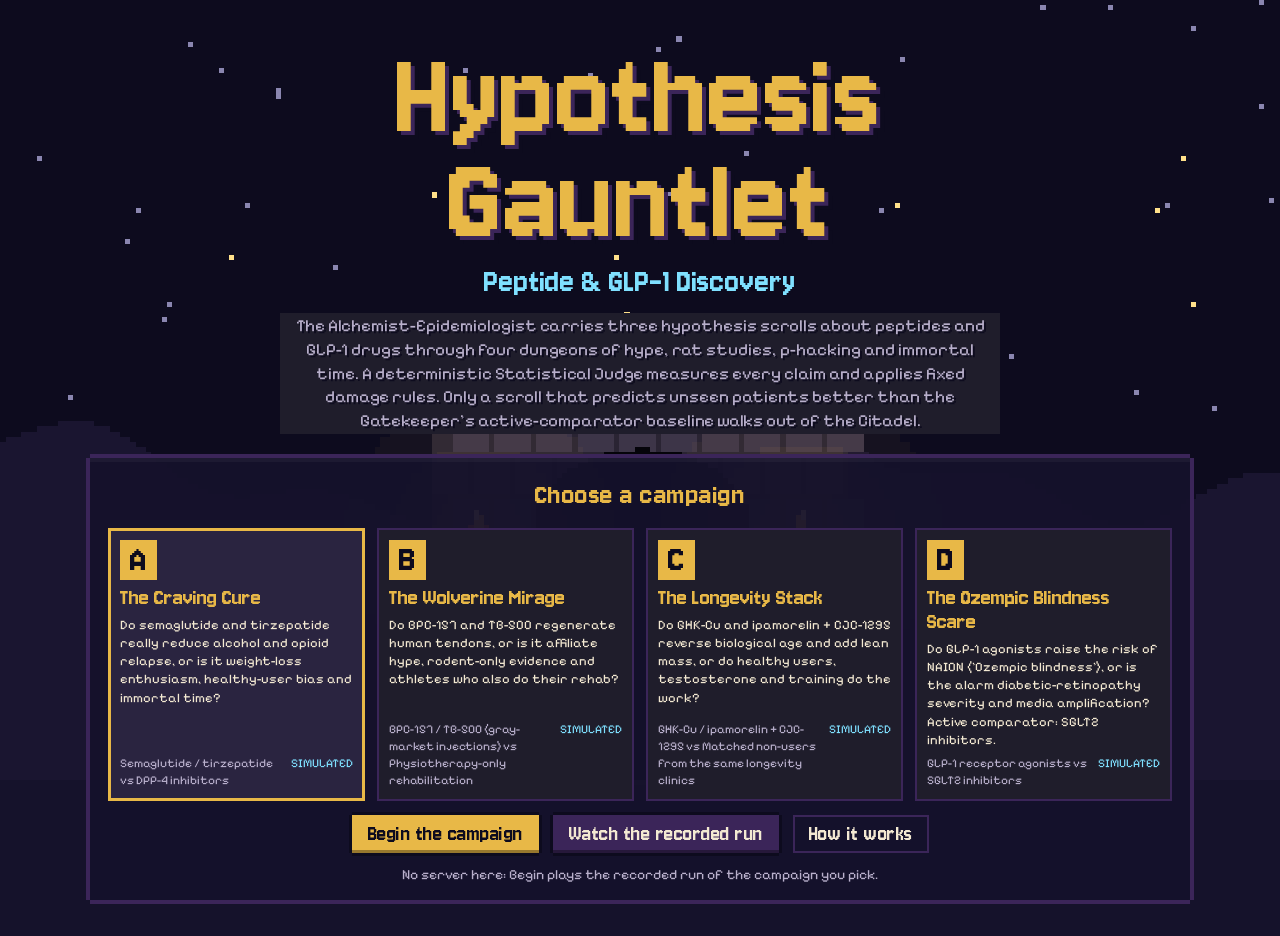
==== frontend/src/index.html @ f6bfd2f0 "Peptide & GLP-1 edition: one Alchemist hero, three scrolls, the Gatekeeper Skeptic Replaces the epid" ====
<!doctype html>
<html lang="en">
<head>
  <meta charset="utf-8">
  <meta name="viewport" content="width=device-width, initial-scale=1">
  <title>Hypothesis Gauntlet: Peptide & GLP-1</title>
  <link rel="preconnect" href="https://fonts.googleapis.com">
  <link href="https://fonts.googleapis.com/css2?family=Jersey+10&family=Pixelify+Sans:wght@400;600&display=swap" rel="stylesheet">
  <link rel="stylesheet" href="pep.css">
</head>
<body>
  <!-- Title: the campaign selector -->
  <section class="screen title" id="screen-title">
    <canvas class="pixel full" id="title-canvas" width="320" height="180" aria-hidden="true"></canvas>
    <div class="title-copy">
      <h1>Hypothesis<br>Gauntlet</h1>
      <p class="edition">Peptide &amp; GLP-1 Discovery</p>
      <p class="tag">The Alchemist-Epidemiologist carries three hypothesis scrolls about peptides and GLP-1 drugs
        through four dungeons of hype, rat studies, p-hacking and immortal time. A deterministic Statistical Judge measures
        every claim and applies fixed damage rules. Only a scroll that predicts unseen patients better than the
        Gatekeeper's active-comparator baseline walks out of the Citadel.</p>
    </div>
    <div class="selector frame">
      <h2>Choose a campaign</h2>
      <div class="cards" id="cards" role="radiogroup" aria-label="Campaign"></div>
      <div class="menu-row">
        <label class="llm-toggle" id="llm-wrap" hidden><input type="checkbox" id="llm"> Claude plays the Alchemist</label>
        <div class="menu-buttons">
          <button class="btn gold" id="begin">Begin the campaign</button>
          <button class="btn" id="demo">Watch the recorded run</button>
          <button class="btn ghost" id="how">How it works</button>
        </div>
      </div>
      <p class="who" id="who">Checking the server…</p>
    </div>
  </section>

  <!-- The game: split-brain layout -->
  <section class="screen game" id="screen-game" hidden>
    <div class="split">
      <div class="left">
        <nav class="nodes frame" aria-label="Progress">
          <ol id="nodes"></ol>
          <span class="sim-badge" title="A synthetic world with planted, known effects. Not real findings and not medical advice.">SIMULATED</span>
        </nav>

        <div class="stage frame">
          <canvas class="pixel" id="stage" width="320" height="180" aria-label="The battle stage"></canvas>
          <div class="hud" id="hud" hidden></div>
          <div class="enemy-plate" id="enemy-plate" hidden></div>
          <div class="gate-bubble" id="gate-bubble" role="status" hidden></div>
          <div class="banner" id="banner" hidden></div>
        </div>

        <ol class="party" id="party" aria-label="The Alchemist and the three scrolls"></ol>

        <section class="console frame" aria-label="Combat console">
          <div class="ticker" aria-live="polite">
            <p class="tick-line" id="tick-line">The Alchemist gathers three scrolls at the gate.</p>
            <p class="tick-explain" id="tick-explain"></p>
          </div>
          <div class="controls" role="group" aria-label="Playback">
            <button class="btn small" id="run" aria-pressed="true" title="Space">Pause</button>
            <button class="btn small speed" data-speed="1" aria-pressed="true">1×</button>
            <button class="btn small speed" data-speed="2" aria-pressed="false">2×</button>
            <button class="btn small speed" data-speed="4" aria-pressed="false">4×</button>
            <button class="btn small" id="step" title="Advance one ruling (pauses)">Step</button>
            <button class="btn small" id="skip" title="Play the rest of this level instantly">Skip level</button>
            <button class="btn small ghost" id="motion" aria-pressed="false" title="Turn off shaking, flashes and lunges">Reduce motion</button>
            <button class="btn small ghost" id="tutorial-btn">Tutorial</button>
            <button class="btn small ghost" id="exit" title="Stop this campaign and go back to the selector">Exit</button>
          </div>
        </section>
      </div>

      <div class="right">
        <section class="inspector frame" id="inspector" aria-label="Test Inspector">
          <header><h2>Test Inspector</h2><span id="insp-id" class="enc-id"></span></header>
          <div id="insp-body"><p class="muted">When the Judge runs a test, the test, its numbers, a chart of the data it
            used and the exact formula appear here. Click any ledger row to inspect it.</p></div>
        </section>
        <section class="ledger frame" aria-label="Evidence ledger">
          <header><h2>Evidence Ledger</h2><small id="ledger-count"></small></header>
          <div class="filters">
            <select id="f-agent" aria-label="Filter by scroll"><option value="">Everyone</option></select>
            <select id="f-level" aria-label="Filter by level"><option value="">All levels</option>
              <option value="1">I</option><option value="2">II</option><option value="3">III</option><option value="4">IV</option></select>
            <select id="f-kind" aria-label="Filter by kind"><option value="">Everything</option>
              <option value="judge">Judge rulings</option><option value="agent">Hero choices</option><option value="hp">HP changes</option></select>
            <input id="f-text" type="search" placeholder="Search" aria-label="Search the ledger">
          </div>
          <div class="table-wrap"><table id="ledger"><thead><tr><th>#</th><th>Lv</th><th>Who</th><th>What happened</th><th>HP</th></tr></thead><tbody></tbody></table></div>
        </section>
      </div>
    </div>
  </section>

  <!-- Endgame: the Alchemist's laboratory and the Research Decision Brief -->
  <section class="screen room" id="screen-room" hidden>
    <div class="room-scene">
      <canvas class="pixel" id="room-canvas" width="320" height="180" aria-label="The Alchemist's laboratory"></canvas>
      <div class="room-headline" id="room-headline"></div>
    </div>
    <article class="brief" id="brief"></article>
  </section>

  <dialog id="level-done" class="frame"></dialog>
  <dialog id="how-dlg" class="frame"></dialog>
  <dialog id="tutorial" class="frame"></dialog>

  <script src="pep-state.js"></script>
  <script src="sprites.js"></script>
  <script src="worlds.js"></script>
  <script src="pep-charts.js"></script>
  <script src="pep.js"></script>
  <script src="pep-brief.js"></script>
</body>
</html>
---- frontend/src/pep.css ----
:root {
  --navy: #0d0b1e;
  --ink: #15122b;
  --charcoal: #1f1d2b;
  --purple: #3b2559;
  --violet: #6b3fa0;
  --gold: #e8b847;
  --gold-lit: #ffe08a;
  --bone: #f3e9d2;
  --muted: #b9b0cc;
  --blood: #e0405f;
  --heal: #5fd67a;
  --cyan: #7fe0ff;
  --px: 4px;
}

* { box-sizing: border-box; }
html, body { height: 100%; }
body {
  margin: 0; background: var(--navy); color: var(--bone);
  font: 16px/1.4 "Pixelify Sans", system-ui, sans-serif;
  -webkit-font-smoothing: none;
}
h1, h2, h3 { font-family: "Jersey 10", "Pixelify Sans", sans-serif; font-weight: 400; margin: 0; letter-spacing: .5px; }
button, input { font: inherit; color: inherit; }
[hidden] { display: none !important; }
.pixel { image-rendering: pixelated; image-rendering: crisp-edges; display: block; }

/* notched pixel frame: hard shadows leave the corners cut out */
.frame {
  --edge: var(--purple);
  background: var(--ink);
  box-shadow: 0 calc(-1 * var(--px)) 0 0 var(--edge), 0 var(--px) 0 0 var(--edge),
              calc(-1 * var(--px)) 0 0 0 var(--edge), var(--px) 0 0 0 var(--edge),
              inset 0 var(--px) 0 0 rgba(255, 255, 255, .04);
}

.btn {
  border: 0; border-radius: 0; cursor: pointer; padding: 8px 16px; background: var(--purple); color: var(--bone);
  font: 22px/1 "Jersey 10", sans-serif; letter-spacing: .5px;
  box-shadow: 0 -3px 0 0 var(--navy), 0 3px 0 0 var(--navy), -3px 0 0 0 var(--navy), 3px 0 0 0 var(--navy),
              inset 0 -3px 0 0 rgba(0, 0, 0, .35);
}
.btn:hover { background: var(--violet); }
.btn:active { transform: translateY(2px); }
.btn.gold { background: var(--gold); color: var(--navy); }
.btn.gold:hover { background: var(--gold-lit); }
.btn.ghost { background: transparent; box-shadow: inset 0 0 0 2px var(--purple); }
.btn.small { font-size: 18px; padding: 4px 10px; }
.btn[aria-pressed="true"] { background: var(--gold); color: var(--navy); }
.btn:disabled { opacity: .55; cursor: default; transform: none; }
:focus-visible { outline: 3px solid var(--gold); outline-offset: 3px; }

.muted { color: var(--muted); }
.small { font-size: 13px; }
code, pre { font: 13px/1.45 ui-monospace, "SFMono-Regular", Menlo, monospace; }

/* ---------- title: the protocol selector ---------- */
.screen { min-height: 100vh; position: relative; }
.title { overflow: hidden; display: flex; flex-direction: column; align-items: center; gap: 24px; padding: 5vh 16px 4vh; }
.full { position: absolute; inset: 0; width: 100%; height: 100%; object-fit: cover; z-index: 0; }
.title-copy, .selector { position: relative; z-index: 1; text-align: center; }
.title-copy h1 {
  font-size: clamp(52px, 10vw, 128px); line-height: .82; color: var(--gold);
  text-shadow: var(--px) var(--px) 0 var(--purple), calc(2 * var(--px)) calc(2 * var(--px)) 0 var(--navy);
}
.edition { font: clamp(22px, 3vw, 34px)/1 "Jersey 10", sans-serif; color: var(--cyan); margin: 10px 0 0; text-shadow: 2px 2px 0 var(--navy); }
.title-copy .tag { max-width: 720px; margin: 14px auto 0; text-shadow: 2px 2px 0 var(--navy); font-size: clamp(14px, 1.7vw, 17px); }
.selector { padding: 16px 18px; max-width: 1100px; width: 100%; background: rgba(21, 18, 43, .94); }
.selector h2 { font-size: 30px; color: var(--gold); margin-bottom: 12px; }
.cards { display: grid; grid-template-columns: repeat(4, minmax(0, 1fr)); gap: 12px; text-align: left; }
.card {
  display: flex; flex-direction: column; gap: 6px; border: 0; cursor: pointer; padding: 12px; background: var(--charcoal);
  box-shadow: inset 0 0 0 2px var(--purple); font: inherit; color: var(--bone); text-align: left;
}
.card:hover { box-shadow: inset 0 0 0 2px var(--violet); }
.card[aria-checked="true"] { box-shadow: inset 0 0 0 3px var(--gold); background: #2a2440; }
.card-letter { font: 40px/1 "Jersey 10", sans-serif; color: var(--navy); background: var(--gold); align-self: flex-start; padding: 0 10px; }
.card strong { font: 24px/1 "Jersey 10", sans-serif; color: var(--gold); }
.card-q { font-size: 13px; color: var(--bone); flex: 1; }
.card-meta { font-size: 12px; color: var(--muted); display: flex; justify-content: space-between; gap: 6px; }
.card-meta em { font-style: normal; color: var(--cyan); }
.menu-row { display: flex; align-items: center; justify-content: center; gap: 16px; flex-wrap: wrap; margin-top: 14px; }
.menu-buttons { display: flex; gap: 14px; justify-content: center; flex-wrap: wrap; }
.llm-toggle { display: flex; gap: 8px; align-items: center; }
.who { margin: 12px 0 0; font-size: 14px; color: var(--muted); }

/* ---------- split-brain game layout ---------- */
.game { padding: 12px 16px 20px; }
.split { display: grid; grid-template-columns: minmax(0, 3fr) minmax(0, 2fr); gap: 16px; max-width: 1600px; margin: 0 auto; align-items: start; }
.left, .right { display: grid; gap: 12px; min-width: 0; }
.right { position: sticky; top: 12px; max-height: calc(100vh - 24px); grid-template-rows: auto minmax(0, 1fr); }

.nodes { display: flex; align-items: center; gap: 10px; padding: 8px 12px; }
.nodes ol { display: flex; align-items: center; gap: 6px; list-style: none; margin: 0; padding: 0; flex: 1; flex-wrap: wrap; }
.nodes li { display: flex; align-items: center; gap: 6px; color: var(--muted); font-size: 13px; }
.nodes li b { font: 22px/1 "Jersey 10", sans-serif; padding: 2px 8px; background: var(--charcoal); color: var(--muted); }
.nodes li.done b { background: var(--purple); color: var(--gold); }
.nodes li.current b { background: var(--gold); color: var(--navy); }
.nodes li.current { color: var(--bone); }
.nodes li.arrow { color: var(--purple); }
.nodes li:not(.current):not(.arrow) span { display: none; }
.sim-badge { font: 18px/1 "Jersey 10", sans-serif; color: var(--navy); background: var(--cyan); padding: 3px 8px; letter-spacing: 1px; }

.stage { position: relative; padding: 0; overflow: hidden; --edge: var(--gold); }
#stage { width: 100%; height: auto; aspect-ratio: 16 / 9; background: #000; }
.enemy-plate { position: absolute; right: 10px; top: 10px; max-width: 46%; text-align: right; padding: 6px 10px; background: rgba(13, 11, 30, .85); box-shadow: 0 0 0 2px var(--blood); }
.enemy-plate strong { font: 24px/1 "Jersey 10", sans-serif; color: #ff9aa8; }
.enemy-plate em { font: 16px/1 "Jersey 10", sans-serif; font-style: normal; color: var(--navy); background: var(--blood); padding: 0 5px; margin-left: 4px; }
.enemy-plate small { display: block; font-size: 12px; color: var(--muted); margin-top: 2px; }
.hud { position: absolute; left: 8px; top: 8px; display: flex; gap: 6px; align-items: center; width: min(34%, 230px); padding: 5px 8px;
  background: rgba(13, 11, 30, .85); box-shadow: 0 0 0 2px var(--gold); }
.hud img { image-rendering: pixelated; flex: none; background: var(--charcoal); }
.hud > div { min-width: 0; flex: 1; }
.hud strong { display: block; font: 17px/1 "Jersey 10", sans-serif; color: var(--gold); white-space: nowrap; overflow: hidden; text-overflow: ellipsis; }
.hud .hp { height: 12px; margin: 3px 0 2px; } .hud .hp span { font-size: 12px; line-height: 12px; }
.hud small { font-size: 11px; color: var(--muted); }
.hud.fallen { filter: grayscale(1); opacity: .7; }
.gate-bubble { position: absolute; right: 10px; top: 10px; max-width: 54%; padding: 7px 11px; background: #e8e6f2; color: #1d2433;
  font-size: 14px; line-height: 1.3; box-shadow: 0 0 0 2px #6a6880, 4px 4px 0 rgba(13, 11, 30, .6); animation: drop .25s steps(4) both; }
.gate-bubble small { display: block; font: 15px/1 "Jersey 10", sans-serif; color: #4a4860; letter-spacing: .5px; margin-bottom: 3px; }
.gate-bubble::after { content: ""; position: absolute; right: 28px; bottom: -10px; border: 6px solid transparent; border-top: 6px solid #e8e6f2; border-bottom: 0; }
.banner {
  position: absolute; left: 50%; top: 38%; translate: -50% 0; text-align: center; padding: 10px 18px;
  background: rgba(13, 11, 30, .92); box-shadow: 0 0 0 3px var(--gold); max-width: 80%;
  animation: drop .3s steps(5) both;
}
.banner strong { display: block; font: clamp(24px, 3.4vw, 44px)/1 "Jersey 10", sans-serif; color: var(--gold); }
.banner small { display: block; margin-top: 4px; font-size: 13px; color: var(--bone); }
@keyframes drop { from { transform: translateY(-16px); opacity: 0; } }

.party { list-style: none; margin: 0; padding: 0; display: grid; grid-template-columns: repeat(4, minmax(0, 1fr)); gap: 10px; }
.pcard { display: flex; gap: 8px; padding: 8px; background: var(--ink); box-shadow: inset 0 0 0 2px var(--purple); min-width: 0; }
.pcard img { image-rendering: pixelated; flex: none; background: var(--charcoal); }
.pcard.fallen { opacity: .5; filter: grayscale(1); }
.pcard.hero-card { box-shadow: inset 0 0 0 2px #2b6f78; }
.pcard.a-HYPE { box-shadow: inset 3px 0 0 #ff4ad8, inset 0 0 0 2px var(--purple); }
.pcard.a-PIONEER { box-shadow: inset 3px 0 0 #1fbfbf, inset 0 0 0 2px var(--purple); }
.pcard.a-PREPRINT { box-shadow: inset 3px 0 0 #ff8a3a, inset 0 0 0 2px var(--purple); }
.pcard.fighting { box-shadow: inset 0 0 0 2px var(--gold); }
.pinfo { min-width: 0; flex: 1; }
.pinfo strong { font: 22px/1 "Jersey 10", sans-serif; color: var(--gold); }
.pinfo small { color: var(--muted); font-size: 11px; display: block; white-space: nowrap; overflow: hidden; text-overflow: ellipsis; }
.hp { position: relative; height: 16px; background: var(--navy); margin: 4px 0; }
.hp i { position: absolute; inset: 0 auto 0 0; background: var(--heal); transition: width .4s steps(6); }
.hp span { position: relative; display: block; font: 15px/16px "Jersey 10", sans-serif; padding-left: 5px; color: var(--bone); text-shadow: 1px 1px 0 var(--navy); }
.meta { display: flex; flex-wrap: wrap; gap: 4px; font-size: 12px; align-items: center; }
.meta > span:first-child { color: var(--gold); }
.cast, .buffs span { font-size: 10px; padding: 1px 4px; background: var(--purple); color: var(--bone); }
.buffs { display: flex; flex-wrap: wrap; gap: 3px; margin-top: 4px; }
.buffs span { background: #1f3a4a; color: var(--cyan); }
.verdict { font: 14px/1 "Jersey 10", sans-serif; padding: 2px 5px; background: var(--charcoal); letter-spacing: .5px; white-space: nowrap; }
.v-VALIDATED { background: var(--heal); color: var(--navy); }
.v-NOTBETTER { background: #c08a1a; color: var(--navy); }
.v-BASELINE { background: #6a6880; color: var(--bone); }
.v-SHATTERED { background: var(--blood); color: var(--bone); }

.console { display: grid; gap: 8px; padding: 10px 12px; }
.ticker { min-height: 64px; }
.tick-line { margin: 0; font-size: 17px; }
.tick-line::after { content: "▌"; color: var(--gold); animation: blink 1s steps(2) infinite; }
@keyframes blink { 50% { opacity: 0; } }
.tick-explain { margin: 4px 0 0; color: var(--muted); font-size: 14px; }
.controls { display: flex; gap: 8px; flex-wrap: wrap; }

/* ---------- Test Inspector ---------- */
.inspector, .ledger { padding: 10px 12px; min-height: 0; }
.inspector { overflow: auto; max-height: 62vh; }
.inspector header, .ledger header { display: flex; align-items: baseline; justify-content: space-between; gap: 8px; margin-bottom: 6px; }
.inspector h2, .ledger h2 { font-size: 26px; color: var(--gold); }
.enc-id { font: 18px/1 "Jersey 10", sans-serif; color: var(--cyan); }
.insp-head { font-size: 15px; margin-bottom: 6px; }
.insp-head strong { color: var(--gold); }
.tag { font-size: 11px; background: var(--charcoal); color: var(--muted); padding: 1px 5px; margin-left: 4px; }
dl.insp { display: grid; grid-template-columns: 110px minmax(0, 1fr); gap: 4px 10px; margin: 0 0 8px; font-size: 14px; }
dl.insp dt { color: var(--muted); }
dl.insp dd { margin: 0; }
dl.insp code { color: var(--gold-lit); word-break: break-word; }
.fig { margin: 6px 0; }
.fig figcaption { font-size: 12px; color: var(--muted); margin-bottom: 2px; }
.chart { width: 100%; height: auto; display: block; background: rgba(0, 0, 0, .25); }
.chart .grid { stroke: rgba(255, 255, 255, .08); }
.chart .tick { fill: var(--muted); font: 10px "Pixelify Sans", sans-serif; }
.chart .line { fill: none; stroke-width: 1.6; }
.s-organic, .s-original, .s-human { fill: #5fd67a; background: #5fd67a; }
.s-affiliate { fill: #ff4ad8; background: #ff4ad8; }
.s-repost { fill: #9a7aff; background: #9a7aff; }
.s-rodent { fill: #d8d4e4; background: #d8d4e4; }
.s-in-vitro { fill: #7fe0ff; background: #7fe0ff; }
.s-observed { fill: #f3e9d2; background: #f3e9d2; }
.s-scroll { fill: #e8b847; background: #e8b847; }
.s-baseline { fill: #9a96a8; background: #9a96a8; }
.chart .ref { stroke: var(--bone); stroke-dasharray: 3 2; opacity: .7; }
.chart .ci { stroke: var(--cyan); stroke-width: 2; }
.chart .est { fill: var(--gold); }
.chart .val { fill: var(--bone); }
.legend { display: flex; flex-wrap: wrap; gap: 4px 12px; font-size: 11px; color: var(--muted); margin-top: 3px; }
.sw { display: inline-block; width: 10px; height: 8px; margin-right: 4px; vertical-align: middle; }
.chart .bar { fill: #e8b847; } .chart .bar-neg { fill: #7fe0ff; }
table.nums { border-collapse: collapse; font-size: 12px; margin: 6px 0; }
table.nums th { text-align: left; color: var(--muted); font-weight: 400; padding: 1px 10px 1px 0; }
.clamp { display: grid; gap: 2px; padding: 8px 10px; margin: 8px 0; background: var(--navy); font-size: 13px; box-shadow: inset 0 0 0 2px var(--purple); }
.clamp strong { font: 22px/1 "Jersey 10", sans-serif; }
.neg { color: #ff6b7d; } .pos { color: var(--heal); }
details summary { cursor: pointer; color: var(--cyan); font-size: 13px; }
details pre { max-height: 240px; overflow: auto; background: var(--navy); padding: 8px; margin: 6px 0 0; white-space: pre-wrap; word-break: break-word; }
.pin { font-size: 12px; color: var(--muted); margin: 0 0 6px; }
.linkbtn { border: 0; background: none; color: var(--cyan); text-decoration: underline; cursor: pointer; padding: 0; font: inherit; }

/* ---------- ledger ---------- */
.ledger { display: grid; grid-template-rows: auto auto minmax(0, 1fr); }
.filters { display: flex; gap: 6px; flex-wrap: wrap; margin-bottom: 6px; }
.filters select, .filters input { background: var(--navy); color: var(--bone); border: 0; box-shadow: inset 0 0 0 2px var(--purple); padding: 4px 6px; font-size: 13px; }
.filters input { flex: 1; min-width: 100px; }
.table-wrap { overflow: auto; min-height: 120px; max-height: 40vh; }
#ledger { width: 100%; border-collapse: collapse; font-size: 12px; }
#ledger th { position: sticky; top: 0; background: var(--ink); text-align: left; color: var(--gold); font: 16px/1 "Jersey 10", sans-serif; padding: 4px; }
#ledger td { padding: 3px 4px; border-top: 1px solid rgba(255, 255, 255, .06); vertical-align: top; }
#ledger td:nth-child(-n+3) { white-space: nowrap; color: var(--muted); }
#ledger tbody tr { cursor: pointer; }
#ledger tbody tr:hover { background: rgba(255, 255, 255, .05); }
#ledger tr.k-level_start td, #ledger tr.k-level_complete td { color: var(--gold); }
#ledger tr.k-fall td { color: #ff6b7d; }
#ledger tr.hl { background: rgba(232, 184, 71, .25); }

/* ---------- dialogs ---------- */
dialog { border: 0; color: var(--bone); padding: 18px 22px; max-width: min(900px, calc(100vw - 32px)); max-height: calc(100vh - 40px); overflow: auto; --edge: var(--gold); }
dialog::backdrop { background: rgba(5, 4, 12, .72); }
dialog h2 { font-size: clamp(34px, 5vw, 56px); line-height: .9; color: var(--gold); text-align: center; text-shadow: 3px 3px 0 var(--purple); }
dialog h3 { font-size: 26px; color: var(--gold); margin: 12px 0 6px; }
dialog .sub { text-align: center; color: var(--muted); margin: 6px 0 10px; }
dialog table { width: 100%; border-collapse: collapse; font-size: 13px; }
dialog th { font: 17px/1 "Jersey 10", sans-serif; color: var(--gold); text-align: left; padding: 6px; border-bottom: 2px solid var(--purple); }
dialog td { padding: 5px 6px; border-bottom: 1px solid rgba(255, 255, 255, .06); vertical-align: top; }
dialog tr.fallen td { opacity: .55; }
.most { margin: 10px 0 0; text-align: center; }
.dlg-buttons { display: flex; justify-content: center; gap: 12px; margin-top: 14px; }

/* ---------- endgame: the bright Situation Room and the brief ---------- */
.room { background: #f6f3ec; color: #1d2433; padding: 0 0 40px; }
.room-scene { position: relative; max-width: 1100px; margin: 0 auto; }
#room-canvas { width: 100%; height: auto; aspect-ratio: 16 / 9; }
.room-headline { position: relative; margin: -10px auto 0; width: min(calc(100% - 32px), 860px); text-align: center; padding: 10px 16px;
  background: rgba(255, 255, 255, .92); box-shadow: 0 0 0 3px #1d2433, 0 6px 0 0 rgba(29, 36, 51, .2); }
.room-headline h2 { font-size: clamp(20px, 3vw, 36px); line-height: 1.05; color: #1d2433; }
.room-headline .sim, .disclaimer { font: 16px/1 "Jersey 10", sans-serif; letter-spacing: 1px; }
.room-headline .sim { background: #1f8a8a; color: #fff; padding: 2px 8px; }
.brief { max-width: 1000px; margin: 18px auto 0; padding: 0 16px; font: 15px/1.5 system-ui, -apple-system, "Segoe UI", sans-serif; -webkit-font-smoothing: auto; }
.brief h2, .brief h3 { color: #1d2433; }
.brief h3 { font-size: 28px; margin: 22px 0 6px; }
.disclaimer { background: #fff3c4; color: #5a4300; padding: 8px 12px; box-shadow: inset 0 0 0 2px #e8b847; margin: 0 0 14px; font-size: 18px; line-height: 1.2; }
.brief-head small { color: #5a6478; font-size: 13px; text-transform: uppercase; letter-spacing: .08em; }
.brief-head h2 { font-size: clamp(34px, 5vw, 52px); line-height: 1; }
.brief-head .q { color: #3a4458; margin: 6px 0 0; }
.decision { margin: 16px 0; padding: 14px 16px; background: #fff; box-shadow: inset 6px 0 0 #2f9a5a, 0 0 0 1px #d8d2c4; }
.decision.hold { box-shadow: inset 6px 0 0 #c08a1a, 0 0 0 1px #d8d2c4; }
.decision small { text-transform: uppercase; letter-spacing: .08em; color: #5a6478; font-size: 12px; }
.decision h3 { margin: 2px 0 6px; font-size: 32px; color: #1d6a3e; }
.decision.hold h3 { color: #8a5a00; }
.decision p { margin: 0; }
.champ-card { display: flex; gap: 14px; align-items: flex-start; padding: 12px 14px; background: #fffaf0; box-shadow: 0 0 0 2px #e8b847; }
.champ-card.hold { box-shadow: 0 0 0 2px #b9b0cc; background: #fff; }
.champ-card img { image-rendering: pixelated; background: #1d2433; flex: none; }
.champ-card small { text-transform: uppercase; letter-spacing: .08em; color: #8a6a1a; font-size: 12px; }
.champ-card strong { display: block; font-size: 18px; }
.champ-card p { margin: 4px 0 0; }
.brief .muted { color: #5a6478; }
.evidence { margin: 0; padding-left: 20px; }
.evidence li { margin: 4px 0; }
.cite { border: 0; cursor: pointer; font: 12px/1 ui-monospace, Menlo, monospace; background: #e6eff6; color: #1f5a8a; padding: 2px 5px; margin-left: 4px; }
.cite:hover { background: #cfe2f2; }
table.score { width: 100%; border-collapse: collapse; font-size: 13px; background: #fff; }
table.score th { text-align: left; font-size: 12px; color: #5a6478; padding: 6px; border-bottom: 2px solid #d8d2c4; white-space: nowrap; }
table.score td { padding: 6px; border-bottom: 1px solid #ece6da; }
table.score td small { display: block; color: #5a6478; font-size: 11px; }
table.score tr.champ { background: #fff6dc; }
table.score tr.fallen td { color: #8a8a96; }
.brief .table-wrap { max-height: none; }
.two { display: grid; grid-template-columns: 1fr 1fr; gap: 20px; }
.brief .chart { background: #fff; box-shadow: 0 0 0 1px #d8d2c4; }
.brief .chart .grid { stroke: #ece6da; }
.brief .chart .tick { fill: #5a6478; }
.brief .chart .ref { stroke: #1d2433; } .brief .chart .val { fill: #1d2433; } .brief .s-observed { fill: #3a4458; background: #3a4458; }
.chart .line.a-HYPE { stroke: #c0298a; } .chart .a-HYPE-t { fill: #c0298a; }
.chart .line.a-PIONEER { stroke: #1f8a8a; } .chart .a-PIONEER-t { fill: #1f8a8a; }
.chart .line.a-PREPRINT { stroke: #d8742a; } .chart .a-PREPRINT-t { fill: #d8742a; }
.chart .line.a-SKEPTIC { stroke: #6a6880; stroke-dasharray: 4 3; } .chart .a-SKEPTIC-t { fill: #6a6880; }
.chart .line[class*="a-"] { stroke-width: 2.4; }
.dmg { list-style: none; padding: 0; margin: 0; display: grid; gap: 6px; }
.dmg li { display: grid; grid-template-columns: 150px minmax(0, 1fr) 110px; gap: 8px; align-items: center; font-size: 13px; }
.dmg i { display: block; height: 12px; background: #c0294a; }
.dmg b { font-weight: 600; color: #5a6478; }
.truth { background: #fff; padding: 10px 14px; box-shadow: 0 0 0 1px #d8d2c4; }
.truth summary { color: #1f5a8a; font-size: 15px; }
.brief-buttons { display: flex; gap: 12px; flex-wrap: wrap; margin-top: 18px; }
.brief .btn { font-size: 20px; }

/* ---------- small screens ---------- */
@media (max-width: 980px) {
  .split { grid-template-columns: minmax(0, 1fr); }
  .right { position: static; max-height: none; }
  .inspector { max-height: none; }
  .party { grid-template-columns: repeat(2, minmax(0, 1fr)); }
  .cards { grid-template-columns: repeat(2, minmax(0, 1fr)); }
  .two { grid-template-columns: minmax(0, 1fr); }
}
@media (max-width: 560px) {
  .cards, .party { grid-template-columns: minmax(0, 1fr); }
  .nodes li span { display: none; }
  .dmg li { grid-template-columns: 110px minmax(0, 1fr) 90px; }
  dl.insp { grid-template-columns: minmax(0, 1fr); }
  .enemy-plate strong { font-size: 18px; } .enemy-plate small { display: none; }
  .hud small, .hud .hp { display: none; } .gate-bubble { font-size: 12px; max-width: 70%; }
}
@media (prefers-reduced-motion: reduce) {
  .banner, .gate-bubble { animation: none; } .tick-line::after { animation: none; } .hp i { transition: none; }
}
table.score tr.bench td { background: #f3f1f8; }
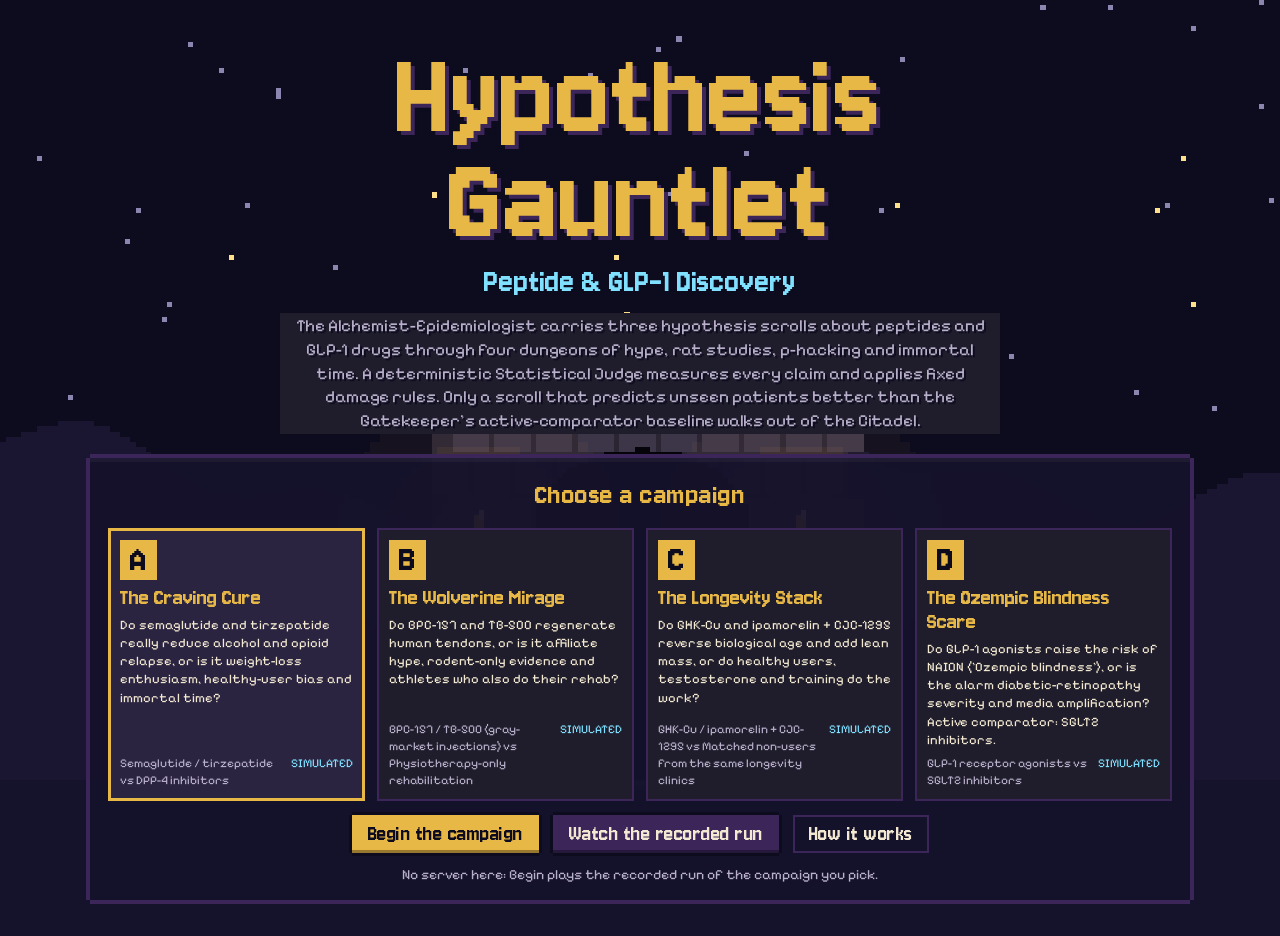
==== commit d5b6fb0c: "Research Director's console, Mystery Bosses, Bridge of Judgment, Evolution and the Trial of Truth - " ====
--- a/frontend/src/index.html
+++ b/frontend/src/index.html
@@ -50,6 +50,8 @@
           <div class="enemy-plate" id="enemy-plate" hidden></div>
           <div class="gate-bubble" id="gate-bubble" role="status" hidden></div>
           <div class="banner" id="banner" hidden></div>
+          <button class="btn gold challenge-btn" id="challenge" title="Pause the expedition and talk to the hero (C)">Challenge the Hero</button>
+          <div class="secret-badge" id="secret-badge" hidden></div>
         </div>
 
         <ol class="party" id="party" aria-label="The Alchemist and the three scrolls"></ol>
@@ -86,7 +88,8 @@
             <select id="f-level" aria-label="Filter by level"><option value="">All levels</option>
               <option value="1">I</option><option value="2">II</option><option value="3">III</option><option value="4">IV</option></select>
             <select id="f-kind" aria-label="Filter by kind"><option value="">Everything</option>
-              <option value="judge">Judge rulings</option><option value="agent">Hero choices</option><option value="hp">HP changes</option></select>
+              <option value="judge">Judge rulings</option><option value="agent">Hero choices</option><option value="hp">HP changes</option>
+              <option value="director">Director &amp; mysteries</option></select>
             <input id="f-text" type="search" placeholder="Search" aria-label="Search the ledger">
           </div>
           <div class="table-wrap"><table id="ledger"><thead><tr><th>#</th><th>Lv</th><th>Who</th><th>What happened</th><th>HP</th></tr></thead><tbody></tbody></table></div>
@@ -104,6 +107,50 @@
     <article class="brief" id="brief"></article>
   </section>
 
+  <!-- The Bridge of Judgment: the hero's self-assessment, the Director's choice, Evolution and the Trial of Truth -->
+  <section class="screen bridge-screen" id="screen-bridge" hidden>
+    <div class="bridge-scene frame">
+      <canvas class="pixel" id="bridge-canvas" width="320" height="180" aria-label="The Bridge of Judgment"></canvas>
+      <div class="bridge-title" id="bridge-title"><h2>The Bridge of Judgment</h2></div>
+      <div class="banner" id="bridge-banner" hidden></div>
+    </div>
+    <div class="bridge-panel">
+      <section class="frame bridge-speech" id="bridge-speech" aria-live="polite"></section>
+      <section class="frame bridge-review" id="bridge-review"></section>
+      <section class="frame bridge-log" id="bridge-log"><header><h3>On the bridge</h3></header><ol id="bridge-events"></ol></section>
+    </div>
+  </section>
+
+  <!-- CHALLENGE THE HERO: the Research Director's console -->
+  <dialog id="chat-dlg" class="frame chat-dlg" aria-labelledby="chat-title">
+    <header class="chat-head">
+      <img id="chat-portrait" alt="" width="64" height="64">
+      <div><h2 id="chat-title">Challenge the Hero</h2>
+        <p class="chat-q"><b>Research question</b> <span id="chat-question"></span></p>
+        <p class="chat-q"><b>Active hypothesis</b> <span id="chat-hypothesis"></span></p></div>
+      <button class="btn small ghost" id="chat-close" aria-label="Close and resume">Resume ▶</button>
+    </header>
+    <ol class="chat-log" id="chat-log" aria-live="polite"></ol>
+    <div class="chat-offer" id="chat-offer" hidden></div>
+    <form class="chat-form" id="chat-form">
+      <div class="modes" role="radiogroup" aria-label="Interaction mode">
+        <button type="button" class="btn small mode" data-mode="ASK" aria-pressed="true" title="Ask the hero to explain its reasoning">Ask</button>
+        <button type="button" class="btn small mode" data-mode="CHALLENGE" aria-pressed="false" title="Dispute a claim or an assumption">Challenge</button>
+        <button type="button" class="btn small mode" data-mode="ADD_EVIDENCE" aria-pressed="false" title="Bring a link, a file or a claim the hero has not seen">Add evidence</button>
+        <button type="button" class="btn small mode" data-mode="NEW_HYPOTHESIS" aria-pressed="false" title="Suggest another explanation">New hypothesis</button>
+        <button type="button" class="btn small mode" data-mode="SUMMON" aria-pressed="false" title="Turn a testable challenge into a boss fight">Summon mystery boss</button>
+      </div>
+      <div class="chat-row">
+        <label>Scroll <select id="chat-target"></select></label>
+        <input id="chat-url" type="url" placeholder="Paper, dataset or article link (optional)" aria-label="Link">
+        <label class="file-btn">File <input id="chat-file" type="file" accept=".csv,.tsv,.txt,.json,.md,.pdf"></label>
+      </div>
+      <div class="chat-row"><textarea id="chat-text" rows="2" maxlength="2000" placeholder="Ask, challenge or tell the hero something…" aria-label="Message"></textarea>
+        <button class="btn gold" id="chat-send" type="submit">Send</button></div>
+      <p class="muted small" id="chat-note"></p>
+    </form>
+  </dialog>
+
   <dialog id="level-done" class="frame"></dialog>
   <dialog id="how-dlg" class="frame"></dialog>
   <dialog id="tutorial" class="frame"></dialog>
@@ -114,5 +161,8 @@
   <script src="pep-charts.js"></script>
   <script src="pep.js"></script>
   <script src="pep-brief.js"></script>
+  <script src="pep-mystery-sprites.js"></script>
+  <script src="pep-director.js"></script>
+  <script src="pep-bridge.js"></script>
 </body>
 </html>
--- a/frontend/src/pep.css
+++ b/frontend/src/pep.css
@@ -24,7 +24,7 @@
 h1, h2, h3 { font-family: "Jersey 10", "Pixelify Sans", sans-serif; font-weight: 400; margin: 0; letter-spacing: .5px; }
 button, input { font: inherit; color: inherit; }
 [hidden] { display: none !important; }
-.pixel { image-rendering: pixelated; image-rendering: crisp-edges; display: block; }
+.pixel { image-rendering: pixelated; display: block; }
 
 /* notched pixel frame: hard shadows leave the corners cut out */
 .frame {
@@ -316,3 +316,98 @@
   .banner, .gate-bubble { animation: none; } .tick-line::after { animation: none; } .hp i { transition: none; }
 }
 table.score tr.bench td { background: #f3f1f8; }
+
+/* ---------- CHALLENGE THE HERO: the Research Director's console ---------- */
+.challenge-btn { position: absolute; right: 8px; bottom: 8px; font-size: 18px; padding: 6px 12px; z-index: 3;
+  animation: challenge-glow 2.4s ease-in-out infinite; }
+@keyframes challenge-glow { 50% { box-shadow: 0 0 0 3px var(--navy), 0 0 14px 3px rgba(232, 184, 71, .55); } }
+@media (prefers-reduced-motion: reduce) { .challenge-btn { animation: none; } }
+.secret-badge { position: absolute; left: 8px; bottom: 8px; background: #0f5a5a; color: #bff6ff; padding: 3px 8px;
+  font: 16px/1 "Jersey 10", sans-serif; letter-spacing: 1px; z-index: 3; }
+.chat-dlg { width: min(860px, calc(100vw - 24px)); --edge: var(--violet);
+  background: linear-gradient(180deg, #1a1030 0%, #120b22 100%); }
+.chat-head { display: grid; grid-template-columns: 64px 1fr auto; gap: 14px; align-items: start; }
+.chat-head img { image-rendering: pixelated; background: #24163e; box-shadow: 0 0 0 3px var(--purple); }
+.chat-head h2 { text-align: left; font-size: 38px; }
+.chat-q { margin: 2px 0; font-size: 14px; color: var(--muted); }
+.chat-q b { color: var(--gold); font-weight: 400; font-family: "Jersey 10", sans-serif; font-size: 17px; margin-right: 6px; }
+.chat-log { list-style: none; margin: 12px 0; padding: 8px; max-height: 42vh; overflow: auto; background: rgba(0, 0, 0, .25);
+  box-shadow: inset 0 0 0 2px var(--purple); }
+.msg { display: grid; grid-template-columns: 32px 1fr; gap: 8px; margin: 8px 0; }
+.msg img { image-rendering: pixelated; }
+.msg p { margin: 2px 0; font: 14px/1.45 system-ui, sans-serif; -webkit-font-smoothing: auto; }
+.msg small { color: var(--gold); font-family: "Jersey 10", sans-serif; font-size: 15px; letter-spacing: .5px; }
+.msg.director { grid-template-columns: 32px 1fr; }
+.msg.director > div { background: #241a3e; padding: 6px 10px; }
+.msg.empty { display: block; }
+.msg .you { font: 14px/28px "Jersey 10", sans-serif; color: var(--cyan); text-align: center; }
+.msg .attach { color: var(--cyan); word-break: break-all; }
+.intake, .mcard { margin-top: 6px; padding: 6px 10px; background: #1b1430; box-shadow: inset 0 0 0 2px #3b2559; }
+.intake dl { display: grid; grid-template-columns: 150px 1fr; gap: 2px 10px; font-size: 13px; margin: 6px 0; }
+.intake dt { color: var(--muted); }
+.cls { font: 15px/1 "Jersey 10", sans-serif; padding: 2px 6px; letter-spacing: .5px; }
+.cls.ok { background: #1f6a3a; } .cls.warn { background: #7a5a10; } .cls.bad { background: #7a1a2a; }
+.mcard { box-shadow: inset 0 0 0 2px var(--gold); }
+.mcard.s-fallen { box-shadow: inset 0 0 0 2px var(--blood); } .mcard.s-survived { box-shadow: inset 0 0 0 2px var(--heal); }
+.mcard.s-unresolved, .mcard.s-cancelled { box-shadow: inset 0 0 0 2px #5a5070; }
+.mhead { display: grid; grid-template-columns: 48px 1fr; gap: 10px; align-items: start; }
+.mhead small { display: block; color: var(--gold); }
+.mhead strong { font: 22px/1 "Jersey 10", sans-serif; }
+.mstatus { font-style: normal; color: var(--muted); font-size: 13px; margin-left: 6px; }
+.boss-mini { background: #0d0b1e; }
+.mbtns { display: flex; flex-wrap: wrap; gap: 8px; margin: 8px 0 2px; }
+.mres { font-size: 13px; } .mres.fallen { color: #ff8a9a; } .mres.survived { color: #8af0a0; }
+.chat-form .modes { display: flex; flex-wrap: wrap; gap: 8px; margin-bottom: 8px; }
+.chat-row { display: flex; gap: 8px; align-items: center; margin: 6px 0; flex-wrap: wrap; }
+.chat-row select, .chat-row input[type=url], .chat-row textarea { background: #0d0b1e; border: 0; box-shadow: inset 0 0 0 2px var(--purple);
+  color: var(--bone); padding: 6px 8px; font: 14px system-ui, sans-serif; }
+.chat-row input[type=url] { flex: 1; min-width: 180px; }
+.chat-row textarea { flex: 1; min-width: 200px; resize: vertical; }
+.file-btn { cursor: pointer; font-size: 14px; } .file-btn input { max-width: 190px; font-size: 12px; }
+
+/* ---------- the Bridge of Judgment ---------- */
+.bridge-screen { background: #07040e; padding: 12px 16px 40px; }
+.bridge-scene { position: relative; max-width: 1100px; margin: 0 auto; --edge: var(--violet); }
+.bridge-scene canvas { width: 100%; height: auto; }
+.bridge-title { position: absolute; top: 10px; left: 0; right: 0; text-align: center; pointer-events: none; }
+.bridge-title h2 { font-size: clamp(28px, 5vw, 56px); color: var(--gold); text-shadow: 3px 3px 0 var(--purple); }
+.bridge-panel { max-width: 1100px; margin: 18px auto 0; display: grid; grid-template-columns: 1.1fr 1fr; gap: 18px; }
+.bridge-panel > section { padding: 12px 16px; }
+.bridge-speech { grid-column: 1 / -1; }
+.speaker { display: grid; grid-template-columns: 48px 1fr; gap: 12px; }
+.speaker img { image-rendering: pixelated; }
+.speaker small { color: var(--gold); font: 17px/1 "Jersey 10", sans-serif; letter-spacing: 1px; }
+.speaker p { margin: 4px 0; font: 16px/1.5 system-ui, sans-serif; -webkit-font-smoothing: auto; }
+.rec { margin: 10px 0; } .rec strong { color: var(--gold); }
+.choices { display: grid; grid-template-columns: repeat(3, 1fr); gap: 12px; }
+.btn.choice { display: flex; flex-direction: column; gap: 4px; text-align: left; padding: 10px 12px; }
+.btn.choice small { font: 12px/1.35 system-ui, sans-serif; opacity: .9; }
+.btn.choice.chosen { outline: 3px solid var(--cyan); outline-offset: 3px; }
+.bridge-review { font-size: 14px; } .bridge-review h4 { font: 19px/1 "Jersey 10", sans-serif; color: var(--gold); margin: 12px 0 4px; }
+.bridge-review ul { margin: 4px 0; padding-left: 18px; }
+.review { width: 100%; border-collapse: collapse; font-size: 12px; }
+.review th { text-align: left; color: var(--gold); font-weight: 400; border-bottom: 2px solid var(--purple); padding: 3px; }
+.review td { padding: 3px; border-bottom: 1px solid rgba(255, 255, 255, .06); }
+.review tr.fallen td { opacity: .5; }
+.weak .sev3 { color: #ff8a9a; } .weak .sev2 { color: var(--gold-lit); } .weak small { color: var(--muted); }
+.bridge-log ol { list-style: none; margin: 0; padding: 0; max-height: 380px; overflow: auto; font-size: 13px; }
+.bridge-log li { padding: 4px 6px; border-bottom: 1px solid rgba(255, 255, 255, .06); cursor: pointer; }
+.bridge-log li:hover { background: #241a3e; }
+.bridge-log li.trial { color: var(--gold-lit); }
+.trial-card { padding: 10px 12px; margin-bottom: 10px; background: #1b1430; box-shadow: inset 0 0 0 3px var(--gold); }
+.trial-card small { color: var(--muted); } .trial-card strong { display: block; font: 30px/1 "Jersey 10", sans-serif; color: var(--gold); }
+.trial-card.o-UNJUSTIFIEDCONFIDENCE, .trial-card.o-INVALIDMETHODOLOGY { box-shadow: inset 0 0 0 3px var(--blood); }
+.trial-card.o-UNJUSTIFIEDCONFIDENCE strong, .trial-card.o-INVALIDMETHODOLOGY strong { color: #ff8a9a; }
+.neg { color: #ff8a9a; } .pos { color: #8af0a0; }
+@media (max-width: 760px) { .bridge-panel { grid-template-columns: 1fr; } .choices { grid-template-columns: 1fr; } }
+
+/* ---------- the Overworld report ---------- */
+.overworld { margin-bottom: 24px; }
+.ow-verdict { padding: 14px 18px; background: #e8f6ea; border-left: 6px solid #2f9a5a; }
+.ow-verdict small { color: #5a6478; letter-spacing: .08em; } .ow-verdict strong { display: block; font: 34px/1 "Jersey 10", sans-serif; color: #1d2433; }
+.ow-verdict.o-UNJUSTIFIEDCONFIDENCE, .ow-verdict.o-INVALIDMETHODOLOGY { background: #fbeaec; border-color: #c0294a; }
+.ow-verdict.o-JUSTIFIEDUNCERTAINTY { background: #fdf5e2; border-color: #c08a1a; }
+.overworld table { border-collapse: collapse; margin: 6px 0; font-size: 14px; }
+.overworld th, .overworld td { padding: 4px 10px; border-bottom: 1px solid #d8dde6; text-align: left; }
+.overworld h4 { margin: 12px 0 4px; font-size: 16px; }
+.overworld pre { background: #eef1f6; padding: 8px; overflow: auto; }
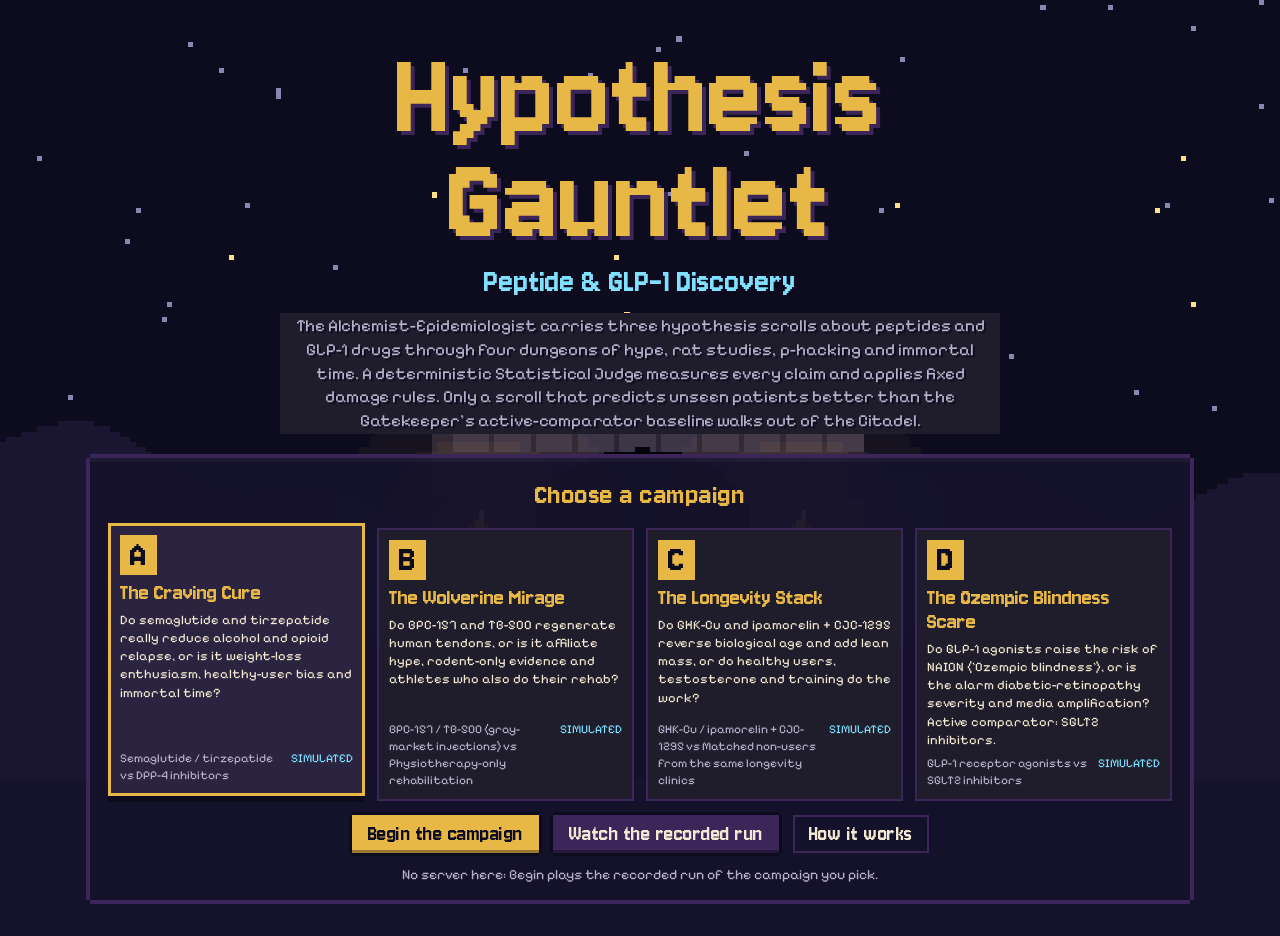
==== commit ea8f3155: "Game screen motion polish: dissolve wipes, particles, tweened HP bars, slower pacing Adds pep-motion" ====
--- a/frontend/src/index.html
+++ b/frontend/src/index.html
@@ -159,6 +159,7 @@
   <script src="sprites.js"></script>
   <script src="worlds.js"></script>
   <script src="pep-charts.js"></script>
+  <script src="pep-motion.js"></script>
   <script src="pep.js"></script>
   <script src="pep-brief.js"></script>
   <script src="pep-mystery-sprites.js"></script>
--- a/frontend/src/pep.css
+++ b/frontend/src/pep.css
@@ -41,6 +41,7 @@
   box-shadow: 0 -3px 0 0 var(--navy), 0 3px 0 0 var(--navy), -3px 0 0 0 var(--navy), 3px 0 0 0 var(--navy),
               inset 0 -3px 0 0 rgba(0, 0, 0, .35);
 }
+.btn { transition: background-color .12s, transform .08s; }
 .btn:hover { background: var(--violet); }
 .btn:active { transform: translateY(2px); }
 .btn.gold { background: var(--gold); color: var(--navy); }
@@ -73,8 +74,9 @@
   display: flex; flex-direction: column; gap: 6px; border: 0; cursor: pointer; padding: 12px; background: var(--charcoal);
   box-shadow: inset 0 0 0 2px var(--purple); font: inherit; color: var(--bone); text-align: left;
 }
-.card:hover { box-shadow: inset 0 0 0 2px var(--violet); }
-.card[aria-checked="true"] { box-shadow: inset 0 0 0 3px var(--gold); background: #2a2440; }
+.card { transition: transform .18s cubic-bezier(.2, .9, .3, 1.3), box-shadow .18s, background-color .18s; }
+.card:hover { box-shadow: inset 0 0 0 2px var(--violet); transform: translateY(-2px); }
+.card[aria-checked="true"] { box-shadow: inset 0 0 0 3px var(--gold), 0 6px 0 0 var(--navy); background: #2a2440; transform: translateY(-5px); }
 .card-letter { font: 40px/1 "Jersey 10", sans-serif; color: var(--navy); background: var(--gold); align-self: flex-start; padding: 0 10px; }
 .card strong { font: 24px/1 "Jersey 10", sans-serif; color: var(--gold); }
 .card-q { font-size: 13px; color: var(--bone); flex: 1; }
@@ -117,14 +119,21 @@
 .hud small { font-size: 11px; color: var(--muted); }
 .hud.fallen { filter: grayscale(1); opacity: .7; }
 .gate-bubble { position: absolute; right: 10px; top: 10px; max-width: 54%; padding: 7px 11px; background: #e8e6f2; color: #1d2433;
-  font-size: 14px; line-height: 1.3; box-shadow: 0 0 0 2px #6a6880, 4px 4px 0 rgba(13, 11, 30, .6); animation: drop .25s steps(4) both; }
+  font-size: 14px; line-height: 1.3; box-shadow: 0 0 0 2px #6a6880, 4px 4px 0 rgba(13, 11, 30, .6);
+  transform-origin: 85% 110%; animation: bubble-in .32s cubic-bezier(.3, 1.5, .5, 1) both; }
+@keyframes bubble-in { from { transform: scale(.4); opacity: 0; } }
 .gate-bubble small { display: block; font: 15px/1 "Jersey 10", sans-serif; color: #4a4860; letter-spacing: .5px; margin-bottom: 3px; }
 .gate-bubble::after { content: ""; position: absolute; right: 28px; bottom: -10px; border: 6px solid transparent; border-top: 6px solid #e8e6f2; border-bottom: 0; }
 .banner {
   position: absolute; left: 50%; top: 38%; translate: -50% 0; text-align: center; padding: 10px 18px;
   background: rgba(13, 11, 30, .92); box-shadow: 0 0 0 3px var(--gold); max-width: 80%;
-  animation: drop .3s steps(5) both;
-}
+}
+.banner.in { animation: banner-in .34s cubic-bezier(.2, .9, .2, 1) both; }
+.banner.in strong { animation: banner-type .5s cubic-bezier(.2, .9, .2, 1) both; }
+.banner.out { animation: banner-out .24s ease-in both; }
+@keyframes banner-in { from { clip-path: inset(0 50% 0 50%); } to { clip-path: inset(0 0 0 0); } }
+@keyframes banner-type { from { letter-spacing: 6px; opacity: 0; } }
+@keyframes banner-out { to { opacity: 0; transform: translateY(-10px); } }
 .banner strong { display: block; font: clamp(24px, 3.4vw, 44px)/1 "Jersey 10", sans-serif; color: var(--gold); }
 .banner small { display: block; margin-top: 4px; font-size: 13px; color: var(--bone); }
 @keyframes drop { from { transform: translateY(-16px); opacity: 0; } }
@@ -142,7 +151,8 @@
 .pinfo strong { font: 22px/1 "Jersey 10", sans-serif; color: var(--gold); }
 .pinfo small { color: var(--muted); font-size: 11px; display: block; white-space: nowrap; overflow: hidden; text-overflow: ellipsis; }
 .hp { position: relative; height: 16px; background: var(--navy); margin: 4px 0; }
-.hp i { position: absolute; inset: 0 auto 0 0; background: var(--heal); transition: width .4s steps(6); }
+.hp i { position: absolute; inset: 0 auto 0 0; background: var(--heal); transition: width .45s cubic-bezier(.2, .8, .2, 1); }
+.hp .trail { position: absolute; inset: 0 auto 0 0; background: #ffb3bd; transition: width .7s cubic-bezier(.5, 0, .7, .4) .38s; }
 .hp span { position: relative; display: block; font: 15px/16px "Jersey 10", sans-serif; padding-left: 5px; color: var(--bone); text-shadow: 1px 1px 0 var(--navy); }
 .meta { display: flex; flex-wrap: wrap; gap: 4px; font-size: 12px; align-items: center; }
 .meta > span:first-child { color: var(--gold); }
@@ -411,3 +421,57 @@
 .overworld th, .overworld td { padding: 4px 10px; border-bottom: 1px solid #d8dde6; text-align: left; }
 .overworld h4 { margin: 12px 0 4px; font-size: 16px; }
 .overworld pre { background: #eef1f6; padding: 8px; overflow: auto; }
+
+/* ---------- motion: every change travels instead of teleporting ---------- */
+.screen-wipe { position: fixed; inset: 0; width: 100vw; height: 100vh; z-index: 50; pointer-events: none; image-rendering: pixelated; }
+
+/* the party: a hit shakes the card and flashes it red, a heal glows green */
+.pcard { position: relative; transition: transform .22s cubic-bezier(.2, .9, .3, 1.2), box-shadow .22s, opacity .5s, filter .5s; }
+.pcard::after { content: ""; position: absolute; inset: 0; pointer-events: none; opacity: 0; }
+.pcard.fighting { transform: translateY(-4px); box-shadow: inset 0 0 0 2px var(--gold), 0 4px 0 0 var(--navy), 0 0 16px rgba(232, 184, 71, .25); }
+.pcard.hurt { animation: hurt .42s cubic-bezier(.36, .07, .19, .97); }
+.pcard.hurt::after { background: var(--blood); animation: flash .42s ease-out; }
+.pcard.healed::after { background: var(--heal); animation: flash .6s ease-out; }
+@keyframes hurt { 15% { translate: -5px 0; } 35% { translate: 4px 0; } 55% { translate: -3px 0; } 75% { translate: 2px 0; } }
+@keyframes flash { 0% { opacity: .45; } 100% { opacity: 0; } }
+.buffs span.fresh { animation: chip-in .4s cubic-bezier(.3, 1.6, .5, 1) both; }
+@keyframes chip-in { from { transform: scale(.3); opacity: 0; } }
+
+/* the HUD and the enemy plate slide in from their own edges */
+.hud.enter { animation: slide-l .32s cubic-bezier(.2, .9, .3, 1) both; }
+.enemy-plate.enter { animation: slide-r .32s cubic-bezier(.2, .9, .3, 1) both; }
+@keyframes slide-l { from { transform: translateX(-24px); opacity: 0; } }
+@keyframes slide-r { from { transform: translateX(24px); opacity: 0; } }
+
+/* progress: the new current level pops once */
+.nodes li.current b { animation: node-pop .45s cubic-bezier(.3, 1.6, .5, 1); }
+@keyframes node-pop { from { transform: scale(.6); } }
+
+/* the inspector settles in when it shows a new ruling; new ledger rows glow gold, then fade */
+#insp-body.swap { animation: settle .22s ease-out; }
+@keyframes settle { from { opacity: .35; transform: translateY(4px); } }
+#ledger tr.new td { animation: row-new 1.4s ease-out; }
+@keyframes row-new { 0% { background: rgba(232, 184, 71, .32); } 100% { background: transparent; } }
+
+/* dialogs rise into place over a fading backdrop */
+dialog[open] { animation: dlg-in .3s cubic-bezier(.2, .9, .3, 1.15); }
+dialog[open]::backdrop { animation: fade-in .3s ease-out; }
+@keyframes dlg-in { from { opacity: 0; transform: translateY(14px) scale(.97); } }
+@keyframes fade-in { from { opacity: 0; } }
+
+/* Reduce motion (the button or the system setting) turns all of it off */
+body.reduced *, body.reduced *::before, body.reduced *::after, body.reduced dialog::backdrop { animation: none !important; transition: none !important; }
+@media (prefers-reduced-motion: reduce) {
+  *, *::before, *::after { animation: none !important; transition: none !important; }
+  .screen-wipe { display: none; }
+}
+
+/* the bridge: its banners sit above the hero, and the verdict banner wears the colour of the outcome */
+#bridge-banner { top: 15%; }
+#bridge-banner.v-win { box-shadow: 0 0 0 3px var(--gold), 0 0 40px rgba(255, 224, 138, .45); }
+#bridge-banner.v-honest { box-shadow: 0 0 0 3px #cfe6ff, 0 0 30px rgba(190, 220, 255, .35); }
+#bridge-banner.v-honest strong { color: #dceaff; }
+#bridge-banner.v-fall, #bridge-banner.v-escape { box-shadow: 0 0 0 3px var(--blood), 0 0 30px rgba(224, 64, 95, .4); }
+#bridge-banner.v-fall strong, #bridge-banner.v-escape strong { color: #ff8a9a; }
+.trial-card { animation: dlg-in .5s cubic-bezier(.2, .9, .3, 1.15) both; }
+.room-headline { animation: dlg-in .6s cubic-bezier(.2, .9, .3, 1.15) .3s both; }
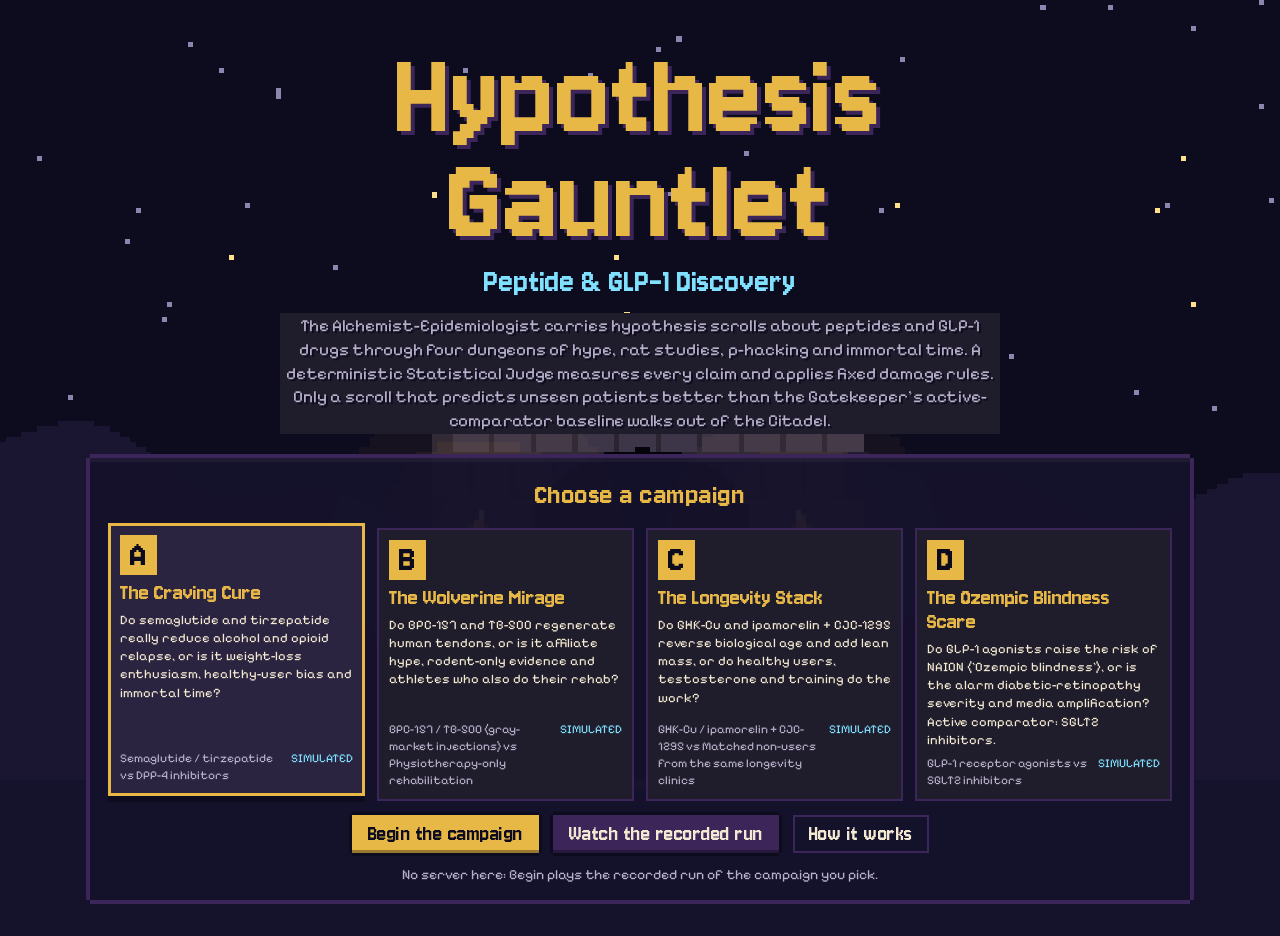
==== commit ee21085c: "Add the Scribe (generated scrolls) and real evidence for the Gauntlet - hypotheses.py: Scribe writes" ====
--- a/frontend/src/index.html
+++ b/frontend/src/index.html
@@ -15,7 +15,7 @@
     <div class="title-copy">
       <h1>Hypothesis<br>Gauntlet</h1>
       <p class="edition">Peptide &amp; GLP-1 Discovery</p>
-      <p class="tag">The Alchemist-Epidemiologist carries three hypothesis scrolls about peptides and GLP-1 drugs
+      <p class="tag">The Alchemist-Epidemiologist carries hypothesis scrolls about peptides and GLP-1 drugs
         through four dungeons of hype, rat studies, p-hacking and immortal time. A deterministic Statistical Judge measures
         every claim and applies fixed damage rules. Only a scroll that predicts unseen patients better than the
         Gatekeeper's active-comparator baseline walks out of the Citadel.</p>
@@ -24,6 +24,8 @@
       <h2>Choose a campaign</h2>
       <div class="cards" id="cards" role="radiogroup" aria-label="Campaign"></div>
       <div class="menu-row">
+        <label class="scroll-count" id="count-wrap" hidden title="How many hypothesis scrolls this campaign carries. A number: the Scribe forms that many from the real evidence database (Claude, when the toggle is on).">Hypotheses
+          <select id="count"><option value="">3, hand-written</option><option>1</option><option>2</option><option>3</option><option>4</option><option>5</option><option>6</option></select></label>
         <label class="llm-toggle" id="llm-wrap" hidden><input type="checkbox" id="llm"> Claude plays the Alchemist</label>
         <div class="menu-buttons">
           <button class="btn gold" id="begin">Begin the campaign</button>
@@ -152,6 +154,7 @@
   </dialog>
 
   <dialog id="level-done" class="frame"></dialog>
+  <dialog id="scroll-dlg" class="frame scroll-dlg" aria-label="Hypothesis"></dialog>
   <dialog id="how-dlg" class="frame"></dialog>
   <dialog id="tutorial" class="frame"></dialog>
 
--- a/frontend/src/pep.css
+++ b/frontend/src/pep.css
@@ -85,6 +85,8 @@
 .menu-row { display: flex; align-items: center; justify-content: center; gap: 16px; flex-wrap: wrap; margin-top: 14px; }
 .menu-buttons { display: flex; gap: 14px; justify-content: center; flex-wrap: wrap; }
 .llm-toggle { display: flex; gap: 8px; align-items: center; }
+.scroll-count { display: flex; gap: 8px; align-items: center; }
+.scroll-count select { font: inherit; color: var(--bone); background: var(--charcoal); border: 0; padding: 4px 6px; box-shadow: inset 0 0 0 2px var(--purple); }
 .who { margin: 12px 0 0; font-size: 14px; color: var(--muted); }
 
 /* ---------- split-brain game layout ---------- */
@@ -142,6 +144,8 @@
 .pcard { display: flex; gap: 8px; padding: 8px; background: var(--ink); box-shadow: inset 0 0 0 2px var(--purple); min-width: 0; }
 .pcard img { image-rendering: pixelated; flex: none; background: var(--charcoal); }
 .pcard.fallen { opacity: .5; filter: grayscale(1); }
+.pcard .claim { margin: 3px 0 4px; font-size: 12px; line-height: 1.3; color: var(--bone); display: -webkit-box;
+  -webkit-line-clamp: 3; -webkit-box-orient: vertical; overflow: hidden; }
 .pcard.hero-card { box-shadow: inset 0 0 0 2px #2b6f78; }
 .pcard.a-HYPE { box-shadow: inset 3px 0 0 #ff4ad8, inset 0 0 0 2px var(--purple); }
 .pcard.a-PIONEER { box-shadow: inset 3px 0 0 #1fbfbf, inset 0 0 0 2px var(--purple); }
@@ -236,6 +240,14 @@
 /* ---------- dialogs ---------- */
 dialog { border: 0; color: var(--bone); padding: 18px 22px; max-width: min(900px, calc(100vw - 32px)); max-height: calc(100vh - 40px); overflow: auto; --edge: var(--gold); }
 dialog::backdrop { background: rgba(5, 4, 12, .72); }
+.pcard:not(.hero-card) { cursor: pointer; }
+.pcard:not(.hero-card):hover, .pcard:not(.hero-card):focus-visible { box-shadow: inset 0 0 0 2px var(--gold); outline: none; }
+.scroll-dlg { width: min(640px, calc(100vw - 32px)); }
+.scroll-dlg h3 { margin-top: 0; }
+.scroll-dlg .hyp { margin: 8px 0 14px; padding: 10px 14px; font-size: 17px; line-height: 1.4; background: var(--charcoal); border-left: 4px solid var(--gold); }
+.scroll-dlg .papers, .scroll-dlg .lines { margin: 6px 0 10px; padding-left: 18px; font-size: 13px; line-height: 1.4; }
+.scroll-dlg a { color: var(--gold); }
+.scroll-dlg .muted { color: var(--muted); font-size: 13px; }
 dialog h2 { font-size: clamp(34px, 5vw, 56px); line-height: .9; color: var(--gold); text-align: center; text-shadow: 3px 3px 0 var(--purple); }
 dialog h3 { font-size: 26px; color: var(--gold); margin: 12px 0 6px; }
 dialog .sub { text-align: center; color: var(--muted); margin: 6px 0 10px; }
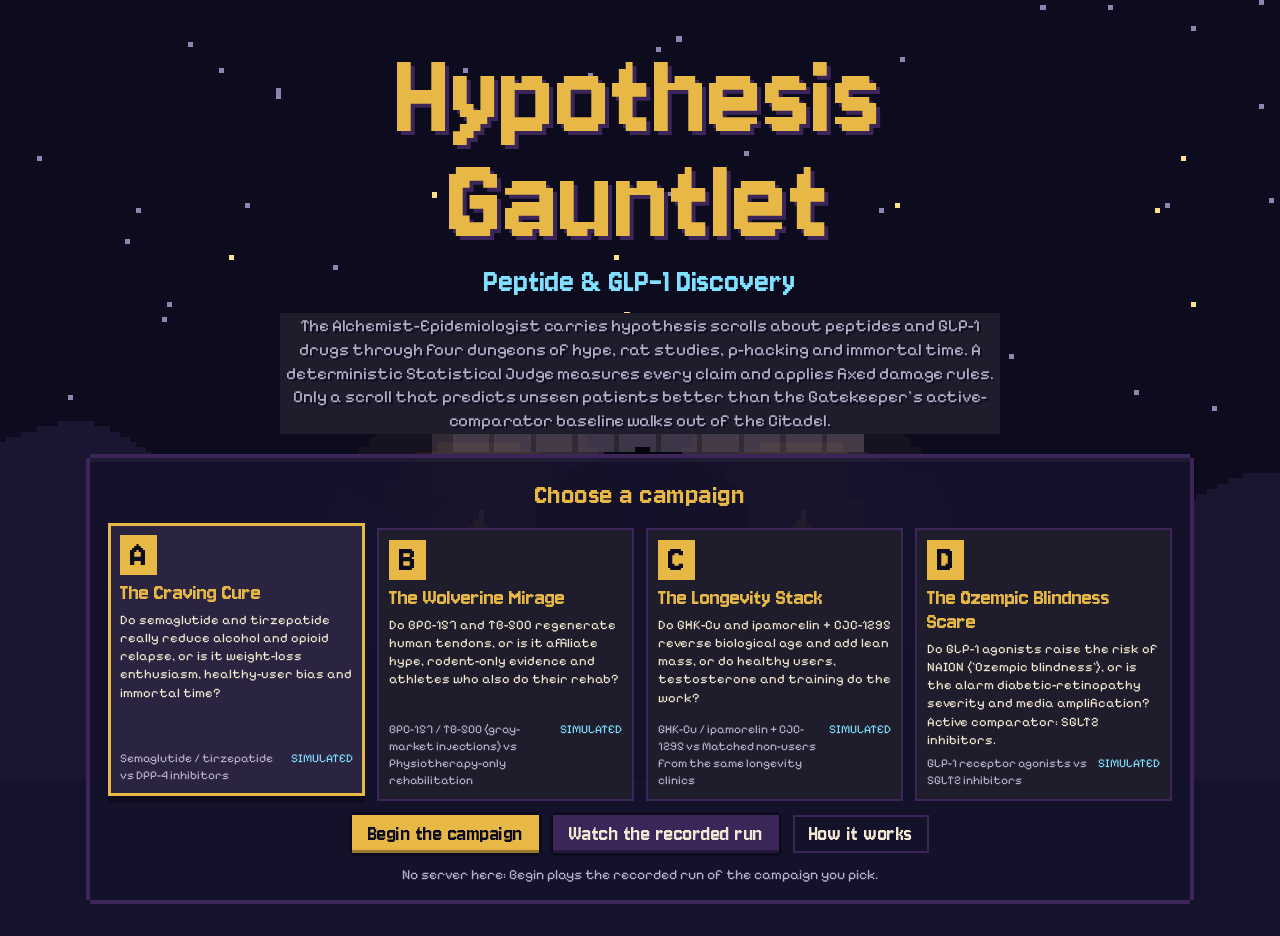
==== commit 3c66dbeb: "Gauntlet: Scribe writes fresh hypotheses by default The Scribe only called Claude when 'Claude plays" ====
--- a/frontend/src/index.html
+++ b/frontend/src/index.html
@@ -25,7 +25,7 @@
       <div class="cards" id="cards" role="radiogroup" aria-label="Campaign"></div>
       <div class="menu-row">
         <label class="scroll-count" id="count-wrap" hidden title="How many hypothesis scrolls this campaign carries. A number: the Scribe forms that many from the real evidence database (Claude, when the toggle is on).">Hypotheses
-          <select id="count"><option value="">3, hand-written</option><option>1</option><option>2</option><option>3</option><option>4</option><option>5</option><option>6</option></select></label>
+          <select id="count"><option>2</option><option>3</option><option>4</option><option>5</option><option>6</option></select></label>
         <label class="llm-toggle" id="llm-wrap" hidden><input type="checkbox" id="llm"> Claude plays the Alchemist</label>
         <div class="menu-buttons">
           <button class="btn gold" id="begin">Begin the campaign</button>
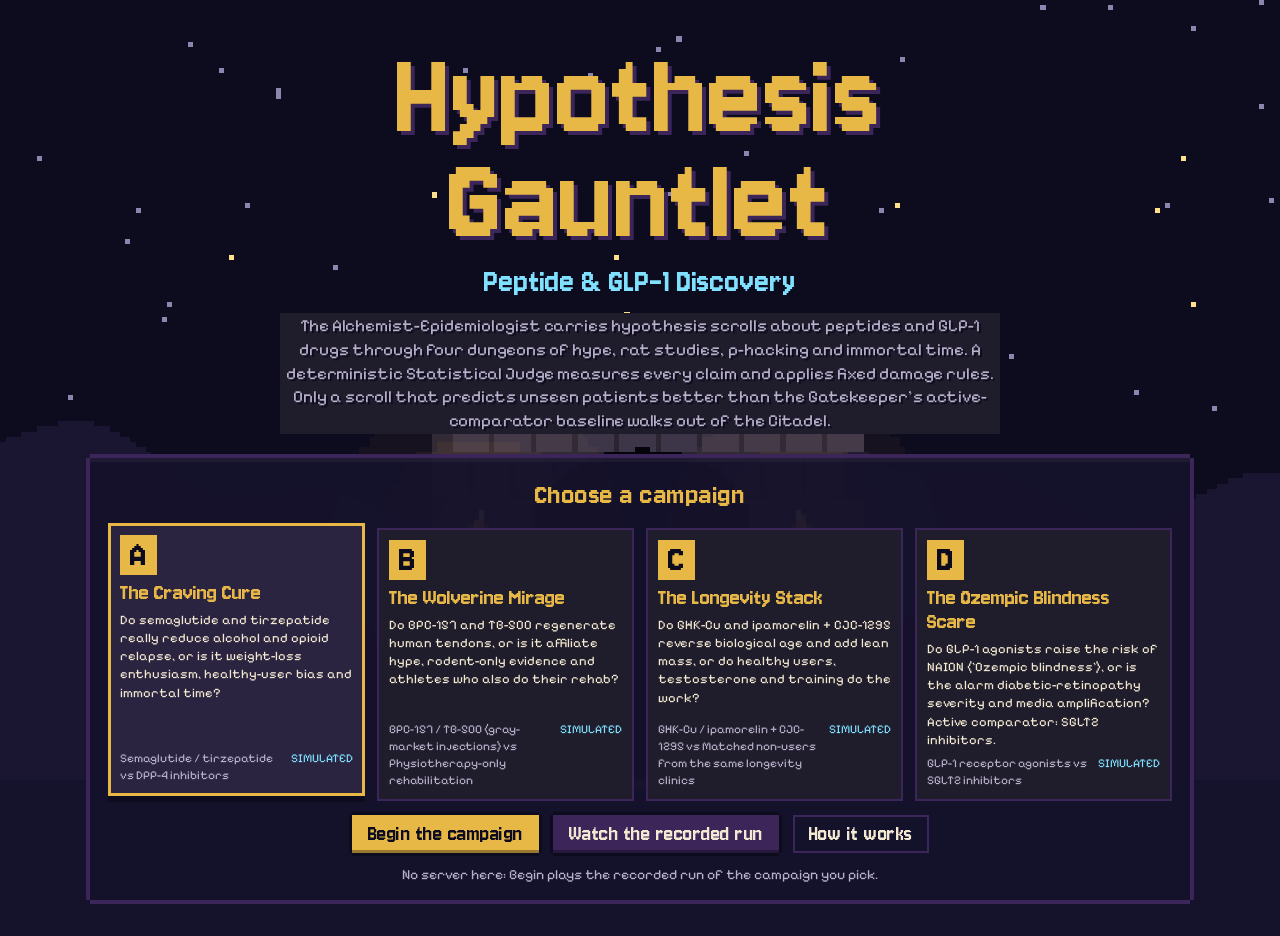
==== commit 4056f1fc: "Gauntlet: point-in-time training, scientific status, tracks, Archivist's Ledger, Challenger Mode - P" ====
--- a/frontend/src/index.html
+++ b/frontend/src/index.html
@@ -24,15 +24,17 @@
       <h2>Choose a campaign</h2>
       <div class="cards" id="cards" role="radiogroup" aria-label="Campaign"></div>
       <div class="menu-row">
-        <label class="scroll-count" id="count-wrap" hidden title="How many hypothesis scrolls this campaign carries. A number: the Scribe forms that many from the real evidence database (Claude, when the toggle is on).">Hypotheses
-          <select id="count"><option>2</option><option>3</option><option>4</option><option>5</option><option>6</option></select></label>
+        <label class="scroll-count" id="count-wrap" hidden title="How many hypothesis scrolls this campaign carries. A number: the Scribe forms that many, no two alike, with papers and trials copied from the real evidence database (Claude writes the words when the toggle is on).">Hypotheses
+          <select id="count"><option value="">3, hand-written</option><option>2</option><option>3</option><option>4</option><option>5</option><option>6</option></select></label>
         <label class="llm-toggle" id="llm-wrap" hidden><input type="checkbox" id="llm"> Claude plays the Alchemist</label>
+        <label class="llm-toggle" id="challenger-wrap" hidden title="One round of this campaign's title: a fresh simulated cohort, the reigning champion's frozen claim, and challengers that differ from it."><input type="checkbox" id="challenger"> Challenger round</label>
         <div class="menu-buttons">
           <button class="btn gold" id="begin">Begin the campaign</button>
           <button class="btn" id="demo">Watch the recorded run</button>
           <button class="btn ghost" id="how">How it works</button>
         </div>
       </div>
+      <div class="champ-line" id="champ-line" hidden></div>
       <p class="who" id="who">Checking the server…</p>
     </div>
   </section>
@@ -56,11 +58,11 @@
           <div class="secret-badge" id="secret-badge" hidden></div>
         </div>
 
-        <ol class="party" id="party" aria-label="The Alchemist and the three scrolls"></ol>
+        <ol class="party" id="party" aria-label="The Alchemist and the hypothesis scrolls"></ol>
 
         <section class="console frame" aria-label="Combat console">
           <div class="ticker" aria-live="polite">
-            <p class="tick-line" id="tick-line">The Alchemist gathers three scrolls at the gate.</p>
+            <p class="tick-line" id="tick-line">The Alchemist gathers the scrolls at the gate.</p>
             <p class="tick-explain" id="tick-explain"></p>
           </div>
           <div class="controls" role="group" aria-label="Playback">
@@ -73,6 +75,7 @@
             <button class="btn small ghost" id="motion" aria-pressed="false" title="Turn off shaking, flashes and lunges">Reduce motion</button>
             <button class="btn small ghost" id="tutorial-btn">Tutorial</button>
             <button class="btn small ghost" id="exit" title="Stop this campaign and go back to the selector">Exit</button>
+            <small class="progress" id="progress" aria-live="off"></small>
           </div>
         </section>
       </div>
@@ -134,6 +137,10 @@
     </header>
     <ol class="chat-log" id="chat-log" aria-live="polite"></ol>
     <div class="chat-offer" id="chat-offer" hidden></div>
+    <div class="chips" id="chat-chips" role="group" aria-label="Put a registered test to the scroll" hidden>
+      <small>Summon a boss: each one is a registered test the Judge runs on the training years</small>
+      <div id="chips"></div>
+    </div>
     <form class="chat-form" id="chat-form">
       <div class="modes" role="radiogroup" aria-label="Interaction mode">
         <button type="button" class="btn small mode" data-mode="ASK" aria-pressed="true" title="Ask the hero to explain its reasoning">Ask</button>
--- a/frontend/src/pep.css
+++ b/frontend/src/pep.css
@@ -487,3 +487,65 @@
 #bridge-banner.v-fall strong, #bridge-banner.v-escape strong { color: #ff8a9a; }
 .trial-card { animation: dlg-in .5s cubic-bezier(.2, .9, .3, 1.15) both; }
 .room-headline { animation: dlg-in .6s cubic-bezier(.2, .9, .3, 1.15) .3s both; }
+
+/* ---------- Challenger Mode, the queue, the boss chips ---------- */
+.champ-line { margin: 12px auto 0; max-width: 760px; padding: 6px 12px; font-size: 14px; color: var(--bone);
+  background: rgba(13, 11, 30, .6); box-shadow: inset 0 0 0 2px var(--purple); }
+.champ-line.on { box-shadow: inset 0 0 0 2px var(--gold); }
+.champ-line b { color: var(--gold); font-weight: 400; font-family: "Jersey 10", sans-serif; font-size: 17px; }
+.champ-line small { color: var(--muted); }
+.champ-badge { font-size: 11px; padding: 1px 5px; background: var(--gold); color: var(--navy); }
+.progress { margin-left: auto; align-self: center; color: var(--muted); font-size: 13px; white-space: nowrap; }
+.chips { margin: 0 0 10px; }
+.chips > small { display: block; color: var(--gold); font: 15px/1.2 "Jersey 10", sans-serif; letter-spacing: .5px; margin-bottom: 6px; }
+#chips { display: grid; grid-template-columns: repeat(auto-fill, minmax(112px, 1fr)); gap: 6px; }
+.chip { display: grid; grid-template-columns: 32px 1fr; align-items: center; gap: 6px; text-align: left; cursor: pointer; border: 0;
+  padding: 4px 6px; background: #1b1430; color: var(--bone); box-shadow: inset 0 0 0 2px var(--purple); font: 13px/1.1 "Pixelify Sans", sans-serif; }
+.chip:hover:not(:disabled) { box-shadow: inset 0 0 0 2px var(--gold); }
+.chip:disabled { opacity: .5; cursor: default; }
+.chip canvas { width: 32px; height: 27px; }
+.chip em { grid-column: 1 / -1; font-style: normal; font-size: 11px; color: var(--muted); }
+.chip.was-survived em { color: var(--heal); } .chip.was-fallen em { color: #ff8a9a; }
+
+/* ---------- the Inspector: science and the Archivist's trace ---------- */
+.science { margin: 8px 0; padding: 8px 10px; background: #15122b; box-shadow: inset 4px 0 0 #5a5070; }
+.science small { display: block; color: var(--muted); font-size: 12px; }
+.science strong { font: 20px/1 "Jersey 10", sans-serif; letter-spacing: .5px; }
+.science p { margin: 4px 0 0; font-size: 13px; }
+.science.s-SUPPORTED { box-shadow: inset 4px 0 0 var(--heal); } .science.s-SUPPORTED strong { color: var(--heal); }
+.science.s-REFUTED { box-shadow: inset 4px 0 0 var(--blood); } .science.s-REFUTED strong { color: #ff8a9a; }
+.science.s-INCONCLUSIVE { box-shadow: inset 4px 0 0 var(--gold); } .science.s-INCONCLUSIVE strong { color: var(--gold); }
+dl.insp.trace { margin-top: 8px; }
+.srcs { list-style: none; margin: 0; padding: 0; font-size: 12px; }
+.srcs li { margin: 2px 0; }
+.stype { font-size: 10px; padding: 1px 4px; background: #3a3848; color: var(--bone); letter-spacing: .03em; white-space: nowrap; }
+.stype.t-SIMULATED { background: #1f5a6a; } .stype.t-REAL_METADATA { background: #2f6a3a; }
+.stype.t-USER_UPLOADED, .stype.t-DIRECTOR_STATEMENT { background: #6a4a10; } .stype.t-PRIOR_ROUND { background: #6a3f8a; }
+
+/* ---------- the brief: tabs, tracks, the Challenger round, the Archivist's Ledger ---------- */
+.brief-tabs { display: flex; gap: 6px; flex-wrap: wrap; margin: 16px 0 0; border-bottom: 2px solid #d8d2c4; }
+.brief-tabs .tab { border: 0; cursor: pointer; padding: 8px 12px; background: #ece6da; color: #3a4458; font: 15px/1.2 system-ui, sans-serif; }
+.brief-tabs .tab[aria-selected="true"] { background: #1d2433; color: #fff; }
+.sci-badge { display: inline-block; font: 12px/1 ui-monospace, Menlo, monospace; padding: 3px 6px; background: #e6e2ee; color: #3a3848; white-space: nowrap; }
+.sci-badge.t-ok { background: #d6f2de; color: #1d6a3e; } .sci-badge.t-bad { background: #f8d8de; color: #8a1a2a; }
+.sci-badge.t-warn { background: #fff0c4; color: #7a5200; }
+table.score td small { display: block; }
+table.score tr.track-row td { background: #eef2f7; color: #1d2433; font-size: 13px; border-top: 2px solid #d8d2c4; }
+table.tracks tr.why td { color: #5a6478; font-size: 12px; padding-top: 0; }
+table.tracks tr.primary td:first-child strong { color: #1d6a3e; }
+.challenger-card { margin: 16px 0; padding: 12px 16px; background: #fff; box-shadow: inset 6px 0 0 #6a3f8a, 0 0 0 1px #d8d2c4; }
+.challenger-card.r-NEW { box-shadow: inset 6px 0 0 #2f9a5a, 0 0 0 1px #d8d2c4; }
+.challenger-card.r-CHAMPION { box-shadow: inset 6px 0 0 #e8b847, 0 0 0 1px #d8d2c4; }
+.challenger-card small { text-transform: uppercase; letter-spacing: .08em; color: #5a6478; font-size: 12px; }
+.challenger-card h3 { margin: 2px 0 6px; }
+.trace-warn { background: #fde2e6; color: #8a1a2a; padding: 8px 12px; box-shadow: inset 0 0 0 2px #e0405f; margin: 0 0 14px; }
+.archivist .trace-check { padding: 8px 12px; margin: 14px 0; }
+.archivist .trace-check.ok { background: #e2f5e8; color: #1d6a3e; box-shadow: inset 0 0 0 2px #5fd67a; }
+.archivist .trace-check.bad { background: #fde2e6; color: #8a1a2a; box-shadow: inset 0 0 0 2px #e0405f; }
+.archivist table.nums th { color: #5a6478; }
+.archivist .methods { margin: 0; padding-left: 18px; font-size: 13px; }
+.archivist .methods li { margin: 3px 0; }
+.archivist code { word-break: break-all; }
+.brief .tag { background: #ece6da; color: #5a6478; }
+.archivist td:first-child code, .archivist td:nth-child(5) code { white-space: nowrap; word-break: normal; }
+.mcard.s-repeat { box-shadow: inset 0 0 0 2px #5a5070; } .mres.repeat { color: var(--muted); }
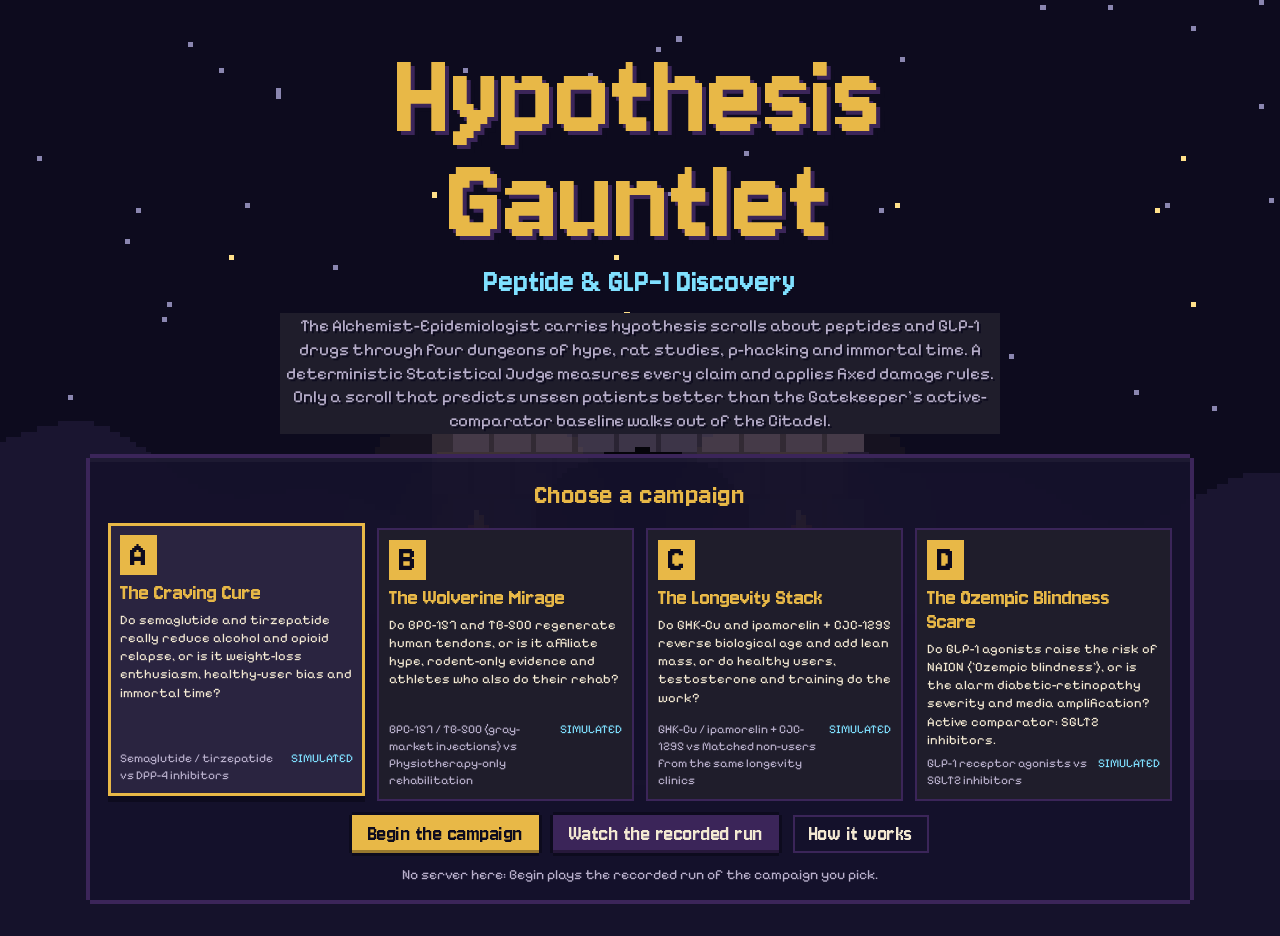
==== commit cec70374: "Merge main: the Scribe writes fresh, varied hypotheses by default (#12, #13) Resolved: ask_claude ta" ====
--- a/frontend/src/index.html
+++ b/frontend/src/index.html
@@ -24,8 +24,8 @@
       <h2>Choose a campaign</h2>
       <div class="cards" id="cards" role="radiogroup" aria-label="Campaign"></div>
       <div class="menu-row">
-        <label class="scroll-count" id="count-wrap" hidden title="How many hypothesis scrolls this campaign carries. A number: the Scribe forms that many, no two alike, with papers and trials copied from the real evidence database (Claude writes the words when the toggle is on).">Hypotheses
-          <select id="count"><option value="">3, hand-written</option><option>2</option><option>3</option><option>4</option><option>5</option><option>6</option></select></label>
+        <label class="scroll-count" id="count-wrap" hidden title="How many hypothesis scrolls this campaign carries: the Scribe forms that many, no two alike, with papers and trials copied from the real evidence database (Claude writes the words whenever an API key is set).">Hypotheses
+          <select id="count"><option>2</option><option>3</option><option>4</option><option>5</option><option>6</option></select></label>
         <label class="llm-toggle" id="llm-wrap" hidden><input type="checkbox" id="llm"> Claude plays the Alchemist</label>
         <label class="llm-toggle" id="challenger-wrap" hidden title="One round of this campaign's title: a fresh simulated cohort, the reigning champion's frozen claim, and challengers that differ from it."><input type="checkbox" id="challenger"> Challenger round</label>
         <div class="menu-buttons">
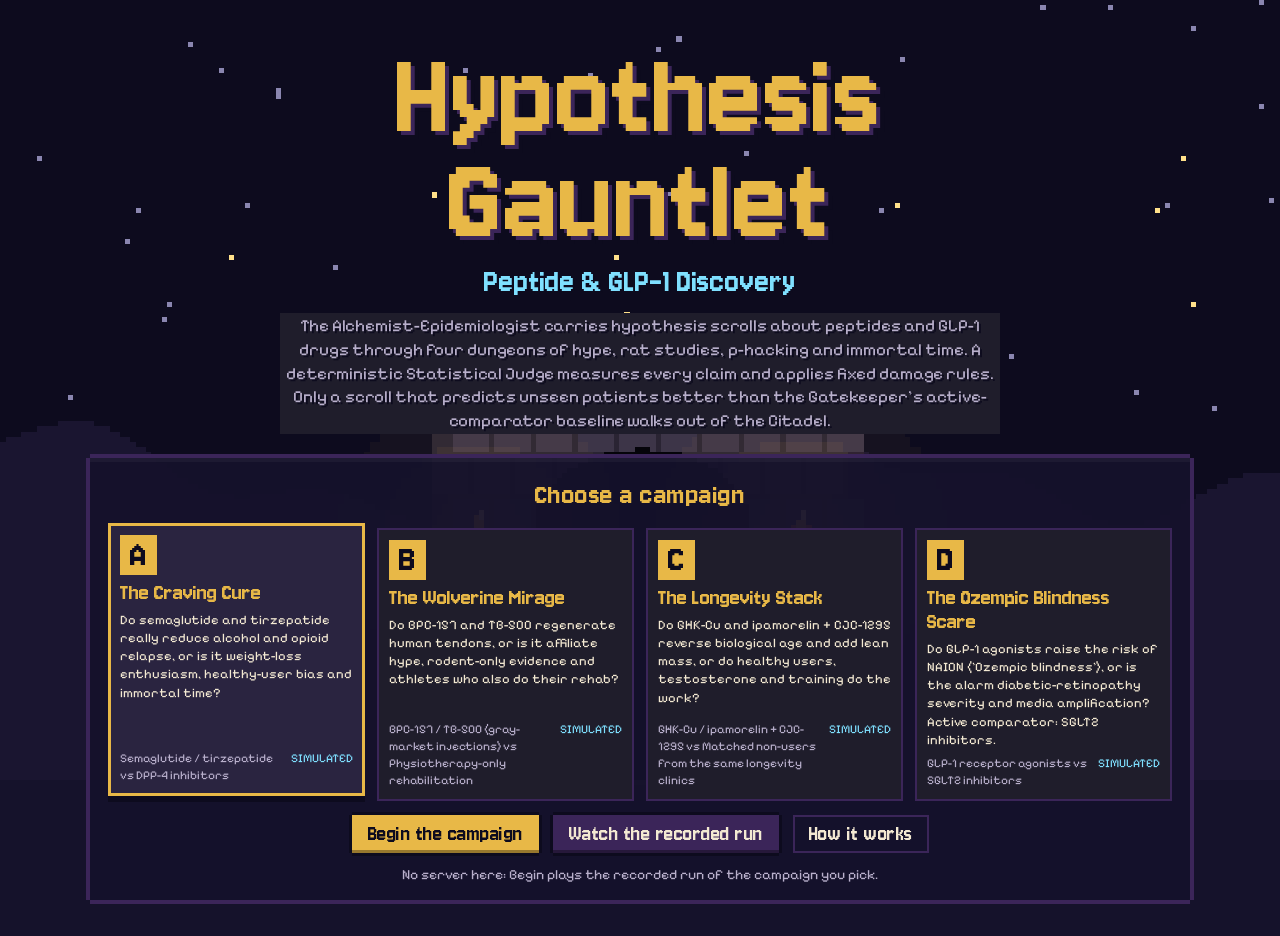
==== commit a6cc6217: "Gauntlet: seamless live play and champions on the title screen - Claude's decisions for a level run " ====
--- a/frontend/src/index.html
+++ b/frontend/src/index.html
@@ -24,17 +24,15 @@
       <h2>Choose a campaign</h2>
       <div class="cards" id="cards" role="radiogroup" aria-label="Campaign"></div>
       <div class="menu-row">
-        <label class="scroll-count" id="count-wrap" hidden title="How many hypothesis scrolls this campaign carries: the Scribe forms that many, no two alike, with papers and trials copied from the real evidence database (Claude writes the words whenever an API key is set).">Hypotheses
+        <label class="scroll-count" id="count-wrap" hidden title="How many hypothesis scrolls this campaign carries. A number: the Scribe forms that many from the real evidence database (Claude, when the toggle is on).">Hypotheses
           <select id="count"><option>2</option><option>3</option><option>4</option><option>5</option><option>6</option></select></label>
         <label class="llm-toggle" id="llm-wrap" hidden><input type="checkbox" id="llm"> Claude plays the Alchemist</label>
-        <label class="llm-toggle" id="challenger-wrap" hidden title="One round of this campaign's title: a fresh simulated cohort, the reigning champion's frozen claim, and challengers that differ from it."><input type="checkbox" id="challenger"> Challenger round</label>
         <div class="menu-buttons">
           <button class="btn gold" id="begin">Begin the campaign</button>
           <button class="btn" id="demo">Watch the recorded run</button>
           <button class="btn ghost" id="how">How it works</button>
         </div>
       </div>
-      <div class="champ-line" id="champ-line" hidden></div>
       <p class="who" id="who">Checking the server…</p>
     </div>
   </section>
@@ -58,12 +56,13 @@
           <div class="secret-badge" id="secret-badge" hidden></div>
         </div>
 
-        <ol class="party" id="party" aria-label="The Alchemist and the hypothesis scrolls"></ol>
+        <ol class="party" id="party" aria-label="The Alchemist and the three scrolls"></ol>
 
         <section class="console frame" aria-label="Combat console">
           <div class="ticker" aria-live="polite">
-            <p class="tick-line" id="tick-line">The Alchemist gathers the scrolls at the gate.</p>
+            <p class="tick-line" id="tick-line">The Alchemist gathers three scrolls at the gate.</p>
             <p class="tick-explain" id="tick-explain"></p>
+            <p class="tick-wait" id="tick-wait" role="status" hidden></p>
           </div>
           <div class="controls" role="group" aria-label="Playback">
             <button class="btn small" id="run" aria-pressed="true" title="Space">Pause</button>
@@ -75,7 +74,6 @@
             <button class="btn small ghost" id="motion" aria-pressed="false" title="Turn off shaking, flashes and lunges">Reduce motion</button>
             <button class="btn small ghost" id="tutorial-btn">Tutorial</button>
             <button class="btn small ghost" id="exit" title="Stop this campaign and go back to the selector">Exit</button>
-            <small class="progress" id="progress" aria-live="off"></small>
           </div>
         </section>
       </div>
@@ -137,10 +135,6 @@
     </header>
     <ol class="chat-log" id="chat-log" aria-live="polite"></ol>
     <div class="chat-offer" id="chat-offer" hidden></div>
-    <div class="chips" id="chat-chips" role="group" aria-label="Put a registered test to the scroll" hidden>
-      <small>Summon a boss: each one is a registered test the Judge runs on the training years</small>
-      <div id="chips"></div>
-    </div>
     <form class="chat-form" id="chat-form">
       <div class="modes" role="radiogroup" aria-label="Interaction mode">
         <button type="button" class="btn small mode" data-mode="ASK" aria-pressed="true" title="Ask the hero to explain its reasoning">Ask</button>
--- a/frontend/src/pep.css
+++ b/frontend/src/pep.css
@@ -488,64 +488,49 @@
 .trial-card { animation: dlg-in .5s cubic-bezier(.2, .9, .3, 1.15) both; }
 .room-headline { animation: dlg-in .6s cubic-bezier(.2, .9, .3, 1.15) .3s both; }
 
-/* ---------- Challenger Mode, the queue, the boss chips ---------- */
-.champ-line { margin: 12px auto 0; max-width: 760px; padding: 6px 12px; font-size: 14px; color: var(--bone);
-  background: rgba(13, 11, 30, .6); box-shadow: inset 0 0 0 2px var(--purple); }
-.champ-line.on { box-shadow: inset 0 0 0 2px var(--gold); }
-.champ-line b { color: var(--gold); font-weight: 400; font-family: "Jersey 10", sans-serif; font-size: 17px; }
-.champ-line small { color: var(--muted); }
-.champ-badge { font-size: 11px; padding: 1px 5px; background: var(--gold); color: var(--navy); }
-.progress { margin-left: auto; align-self: center; color: var(--muted); font-size: 13px; white-space: nowrap; }
-.chips { margin: 0 0 10px; }
-.chips > small { display: block; color: var(--gold); font: 15px/1.2 "Jersey 10", sans-serif; letter-spacing: .5px; margin-bottom: 6px; }
-#chips { display: grid; grid-template-columns: repeat(auto-fill, minmax(112px, 1fr)); gap: 6px; }
-.chip { display: grid; grid-template-columns: 32px 1fr; align-items: center; gap: 6px; text-align: left; cursor: pointer; border: 0;
-  padding: 4px 6px; background: #1b1430; color: var(--bone); box-shadow: inset 0 0 0 2px var(--purple); font: 13px/1.1 "Pixelify Sans", sans-serif; }
-.chip:hover:not(:disabled) { box-shadow: inset 0 0 0 2px var(--gold); }
-.chip:disabled { opacity: .5; cursor: default; }
-.chip canvas { width: 32px; height: 27px; }
-.chip em { grid-column: 1 / -1; font-style: normal; font-size: 11px; color: var(--muted); }
-.chip.was-survived em { color: var(--heal); } .chip.was-fallen em { color: #ff8a9a; }
-
-/* ---------- the Inspector: science and the Archivist's trace ---------- */
-.science { margin: 8px 0; padding: 8px 10px; background: #15122b; box-shadow: inset 4px 0 0 #5a5070; }
-.science small { display: block; color: var(--muted); font-size: 12px; }
-.science strong { font: 20px/1 "Jersey 10", sans-serif; letter-spacing: .5px; }
-.science p { margin: 4px 0 0; font-size: 13px; }
-.science.s-SUPPORTED { box-shadow: inset 4px 0 0 var(--heal); } .science.s-SUPPORTED strong { color: var(--heal); }
-.science.s-REFUTED { box-shadow: inset 4px 0 0 var(--blood); } .science.s-REFUTED strong { color: #ff8a9a; }
-.science.s-INCONCLUSIVE { box-shadow: inset 4px 0 0 var(--gold); } .science.s-INCONCLUSIVE strong { color: var(--gold); }
-dl.insp.trace { margin-top: 8px; }
-.srcs { list-style: none; margin: 0; padding: 0; font-size: 12px; }
-.srcs li { margin: 2px 0; }
-.stype { font-size: 10px; padding: 1px 4px; background: #3a3848; color: var(--bone); letter-spacing: .03em; white-space: nowrap; }
-.stype.t-SIMULATED { background: #1f5a6a; } .stype.t-REAL_METADATA { background: #2f6a3a; }
-.stype.t-USER_UPLOADED, .stype.t-DIRECTOR_STATEMENT { background: #6a4a10; } .stype.t-PRIOR_ROUND { background: #6a3f8a; }
-
-/* ---------- the brief: tabs, tracks, the Challenger round, the Archivist's Ledger ---------- */
-.brief-tabs { display: flex; gap: 6px; flex-wrap: wrap; margin: 16px 0 0; border-bottom: 2px solid #d8d2c4; }
-.brief-tabs .tab { border: 0; cursor: pointer; padding: 8px 12px; background: #ece6da; color: #3a4458; font: 15px/1.2 system-ui, sans-serif; }
-.brief-tabs .tab[aria-selected="true"] { background: #1d2433; color: #fff; }
-.sci-badge { display: inline-block; font: 12px/1 ui-monospace, Menlo, monospace; padding: 3px 6px; background: #e6e2ee; color: #3a3848; white-space: nowrap; }
-.sci-badge.t-ok { background: #d6f2de; color: #1d6a3e; } .sci-badge.t-bad { background: #f8d8de; color: #8a1a2a; }
-.sci-badge.t-warn { background: #fff0c4; color: #7a5200; }
-table.score td small { display: block; }
-table.score tr.track-row td { background: #eef2f7; color: #1d2433; font-size: 13px; border-top: 2px solid #d8d2c4; }
-table.tracks tr.why td { color: #5a6478; font-size: 12px; padding-top: 0; }
-table.tracks tr.primary td:first-child strong { color: #1d6a3e; }
-.challenger-card { margin: 16px 0; padding: 12px 16px; background: #fff; box-shadow: inset 6px 0 0 #6a3f8a, 0 0 0 1px #d8d2c4; }
-.challenger-card.r-NEW { box-shadow: inset 6px 0 0 #2f9a5a, 0 0 0 1px #d8d2c4; }
-.challenger-card.r-CHAMPION { box-shadow: inset 6px 0 0 #e8b847, 0 0 0 1px #d8d2c4; }
-.challenger-card small { text-transform: uppercase; letter-spacing: .08em; color: #5a6478; font-size: 12px; }
-.challenger-card h3 { margin: 2px 0 6px; }
-.trace-warn { background: #fde2e6; color: #8a1a2a; padding: 8px 12px; box-shadow: inset 0 0 0 2px #e0405f; margin: 0 0 14px; }
-.archivist .trace-check { padding: 8px 12px; margin: 14px 0; }
-.archivist .trace-check.ok { background: #e2f5e8; color: #1d6a3e; box-shadow: inset 0 0 0 2px #5fd67a; }
-.archivist .trace-check.bad { background: #fde2e6; color: #8a1a2a; box-shadow: inset 0 0 0 2px #e0405f; }
-.archivist table.nums th { color: #5a6478; }
-.archivist .methods { margin: 0; padding-left: 18px; font-size: 13px; }
-.archivist .methods li { margin: 3px 0; }
-.archivist code { word-break: break-all; }
-.brief .tag { background: #ece6da; color: #5a6478; }
-.archivist td:first-child code, .archivist td:nth-child(5) code { white-space: nowrap; word-break: normal; }
-.mcard.s-repeat { box-shadow: inset 0 0 0 2px #5a5070; } .mres.repeat { color: var(--muted); }
+/* ---------- research integrity: scientific status, execution mode, champions (kept apart from HP) ---------- */
+.status { font: 13px/1 "Jersey 10", sans-serif; padding: 2px 5px; letter-spacing: .5px; white-space: nowrap;
+  background: #2b2840; color: var(--bone); box-shadow: inset 0 0 0 1px rgba(255, 255, 255, .25); }
+.status.s-SUPPORTED_ON_SYNTHETIC_VALIDATION { background: var(--heal); color: var(--navy); }
+.status.s-PROVISIONALLY_SUPPORTED { background: #b6e8c2; color: var(--navy); }
+.status.s-INCONCLUSIVE { background: #c08a1a; color: var(--navy); }
+.status.s-CONTRADICTED { background: var(--blood); color: var(--bone); }
+.status.s-INVALID_ANALYSIS { background: #6a2030; color: #ffd0d8; }
+.v-WITHDRAWN { background: #6a6880; color: var(--bone); }
+.pcard.withdrawn { opacity: .7; }
+.mode { font-size: 11px; padding: 1px 5px; background: #2b2840; color: var(--muted); white-space: nowrap; }
+.mode.m-LIVE_CLAUDE { background: #1f3a5a; color: var(--cyan); }
+.mode.m-SCRIPTED_FALLBACK, .mode.m-MIXED { background: #4a3410; color: var(--gold-lit); }
+.champ-badge { display: flex; flex-direction: column; gap: 3px; margin-top: 6px; padding: 6px 8px; text-align: left;
+  background: rgba(232, 184, 71, .12); box-shadow: inset 0 0 0 1px var(--gold); font-size: 12px; }
+.champ-badge b { color: var(--gold-lit); font-size: 11px; letter-spacing: .06em; }
+.champ-badge .status { align-self: flex-start; }
+.champ-badge small { color: var(--muted); }
+.science .path { font-size: 13px; color: #5a5470; }
+.science .two { gap: 12px; }
+.sci-card { padding: 10px 12px; background: #fff; box-shadow: 0 0 0 2px #b9b0cc; margin-bottom: 10px; }
+.sci-card.go { box-shadow: 0 0 0 2px #2f9a5a; background: #f2fbf4; }
+.sci-card.hold { box-shadow: 0 0 0 2px #c08a1a; background: #fdf8ec; }
+.sci-card.defense { box-shadow: 0 0 0 2px var(--gold); background: #fffaf0; }
+.sci-card small { display: block; text-transform: uppercase; letter-spacing: .08em; font-size: 11px; color: #6a6480; }
+.sci-card strong { display: block; font-size: 17px; margin: 2px 0; }
+.sci-card p { margin: 4px 0 0; }
+.manifest-wrap summary, .science details summary { cursor: pointer; }
+ul.manifest { list-style: none; padding-left: 0; font-size: 12px; max-height: 260px; overflow: auto; }
+ul.manifest li { padding: 2px 0; border-bottom: 1px dotted #ddd; }
+ul.manifest .src { display: inline-block; min-width: 190px; color: #6a6480; }
+.trial-card.o-NONEWINDEPENDENTCONFIRMATION { box-shadow: inset 0 0 0 3px #cfe6ff; }
+.ow-verdict.o-NONEWINDEPENDENTCONFIRMATION { background: #eef4fd; border-color: #6a8ac0; }
+
+/* ---------- never a silent screen: what the live expedition is waiting for ---------- */
+.tick-wait { margin: 6px 0 0; font-size: 14px; color: var(--gold-lit); display: flex; align-items: center; gap: 8px; }
+.tick-wait small { color: var(--muted); font-variant-numeric: tabular-nums; }
+.tick-wait .dots { display: inline-flex; gap: 3px; }
+.tick-wait .dots i { width: 5px; height: 5px; background: var(--gold); animation: wait-dot 1.2s steps(1) infinite; }
+.tick-wait .dots i:nth-child(2) { animation-delay: .2s; }
+.tick-wait .dots i:nth-child(3) { animation-delay: .4s; }
+@keyframes wait-dot { 0%, 100% { opacity: .25; } 40% { opacity: 1; } }
+@media (prefers-reduced-motion: reduce) { .tick-wait .dots i { animation: none; opacity: .8; } }
+body.reduced .tick-wait .dots i { animation: none; opacity: .8; }
+.champ-badge.none { box-shadow: inset 0 0 0 1px var(--purple); background: rgba(107, 63, 160, .12); }
+.champ-badge.none b { color: var(--muted); }
